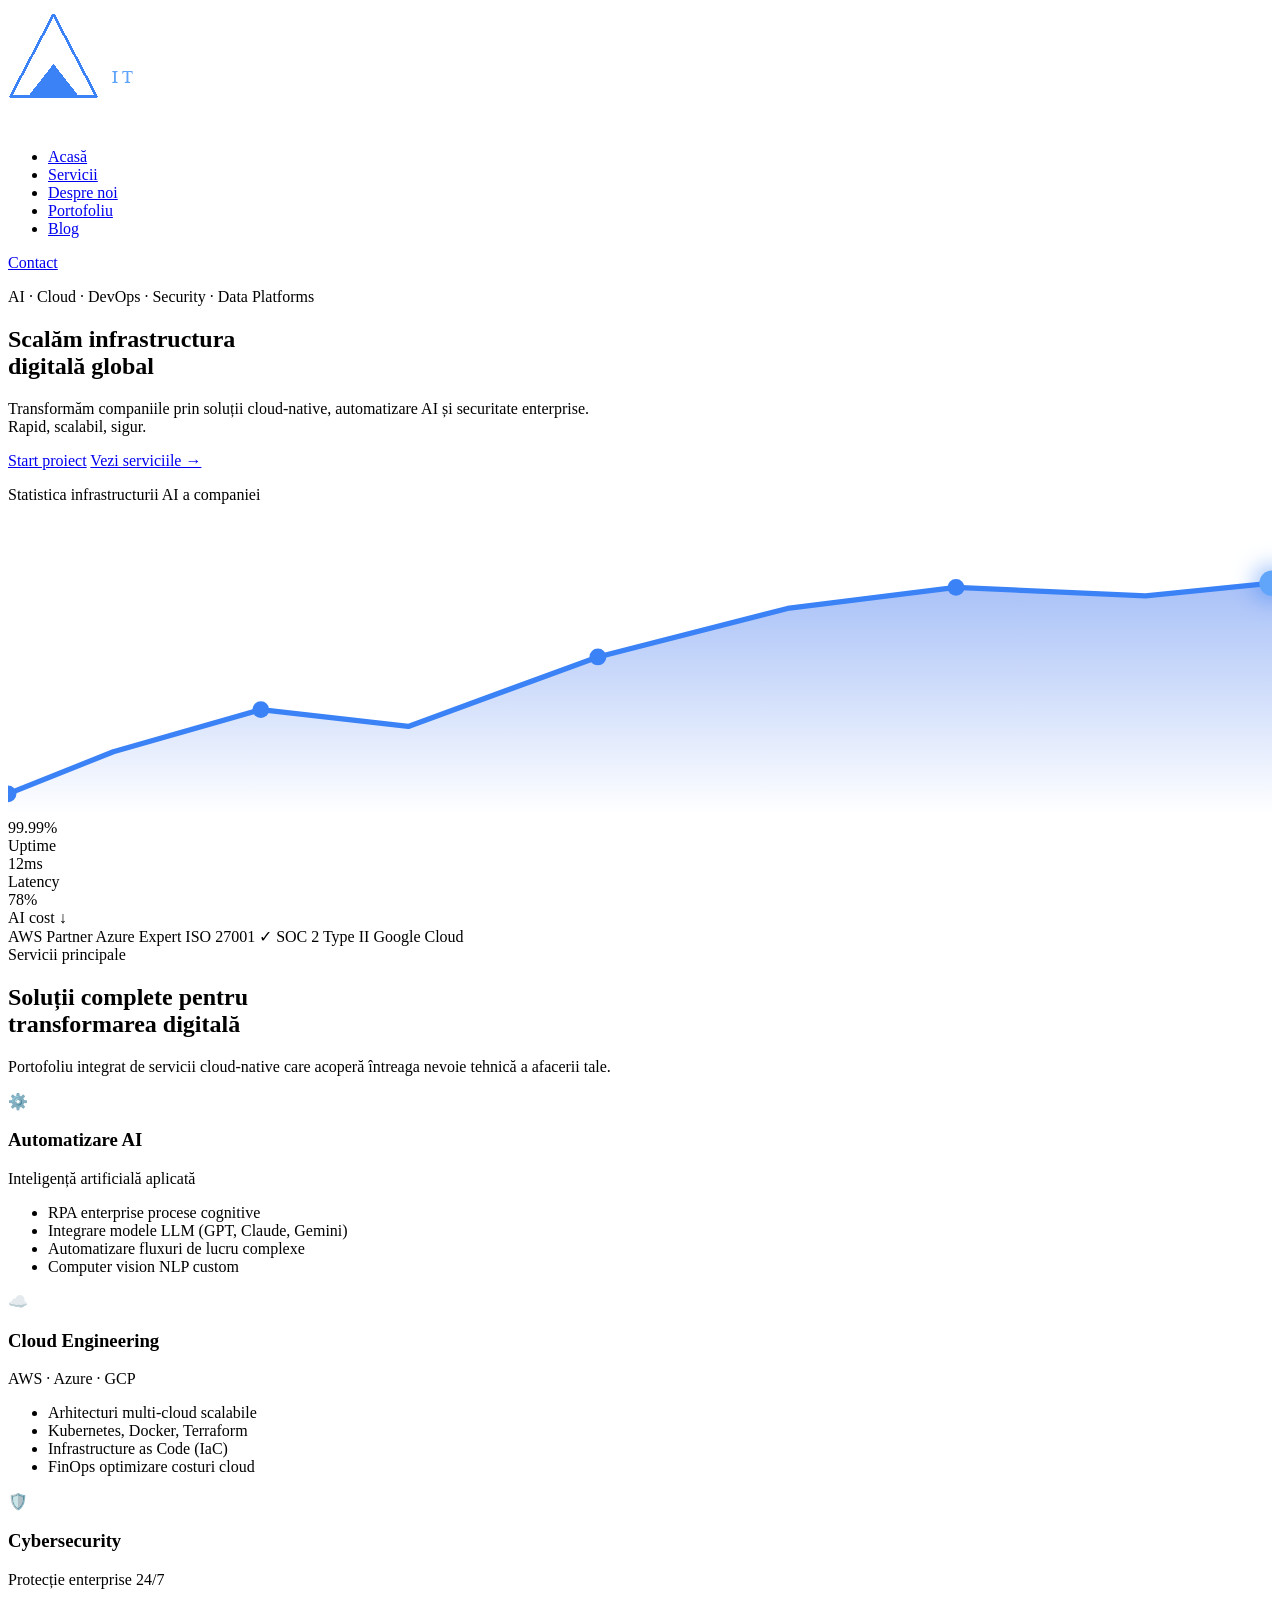
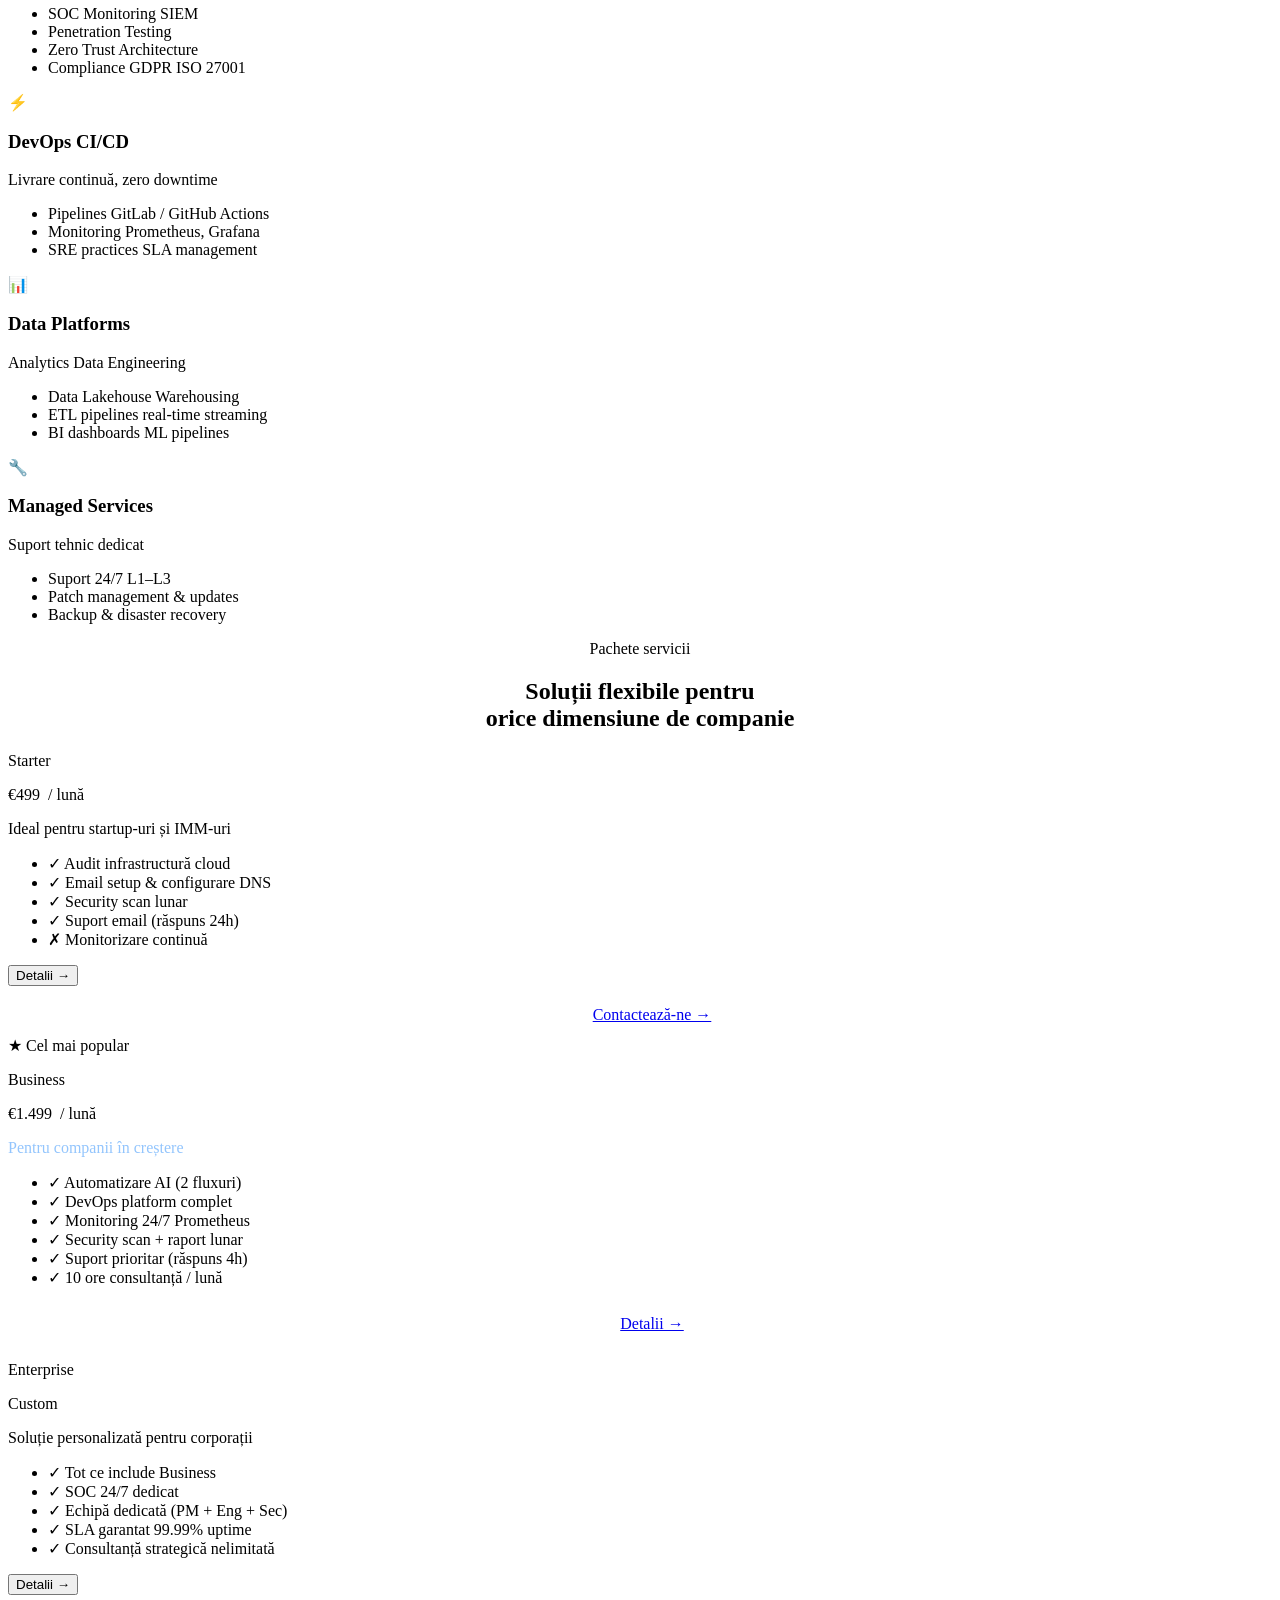
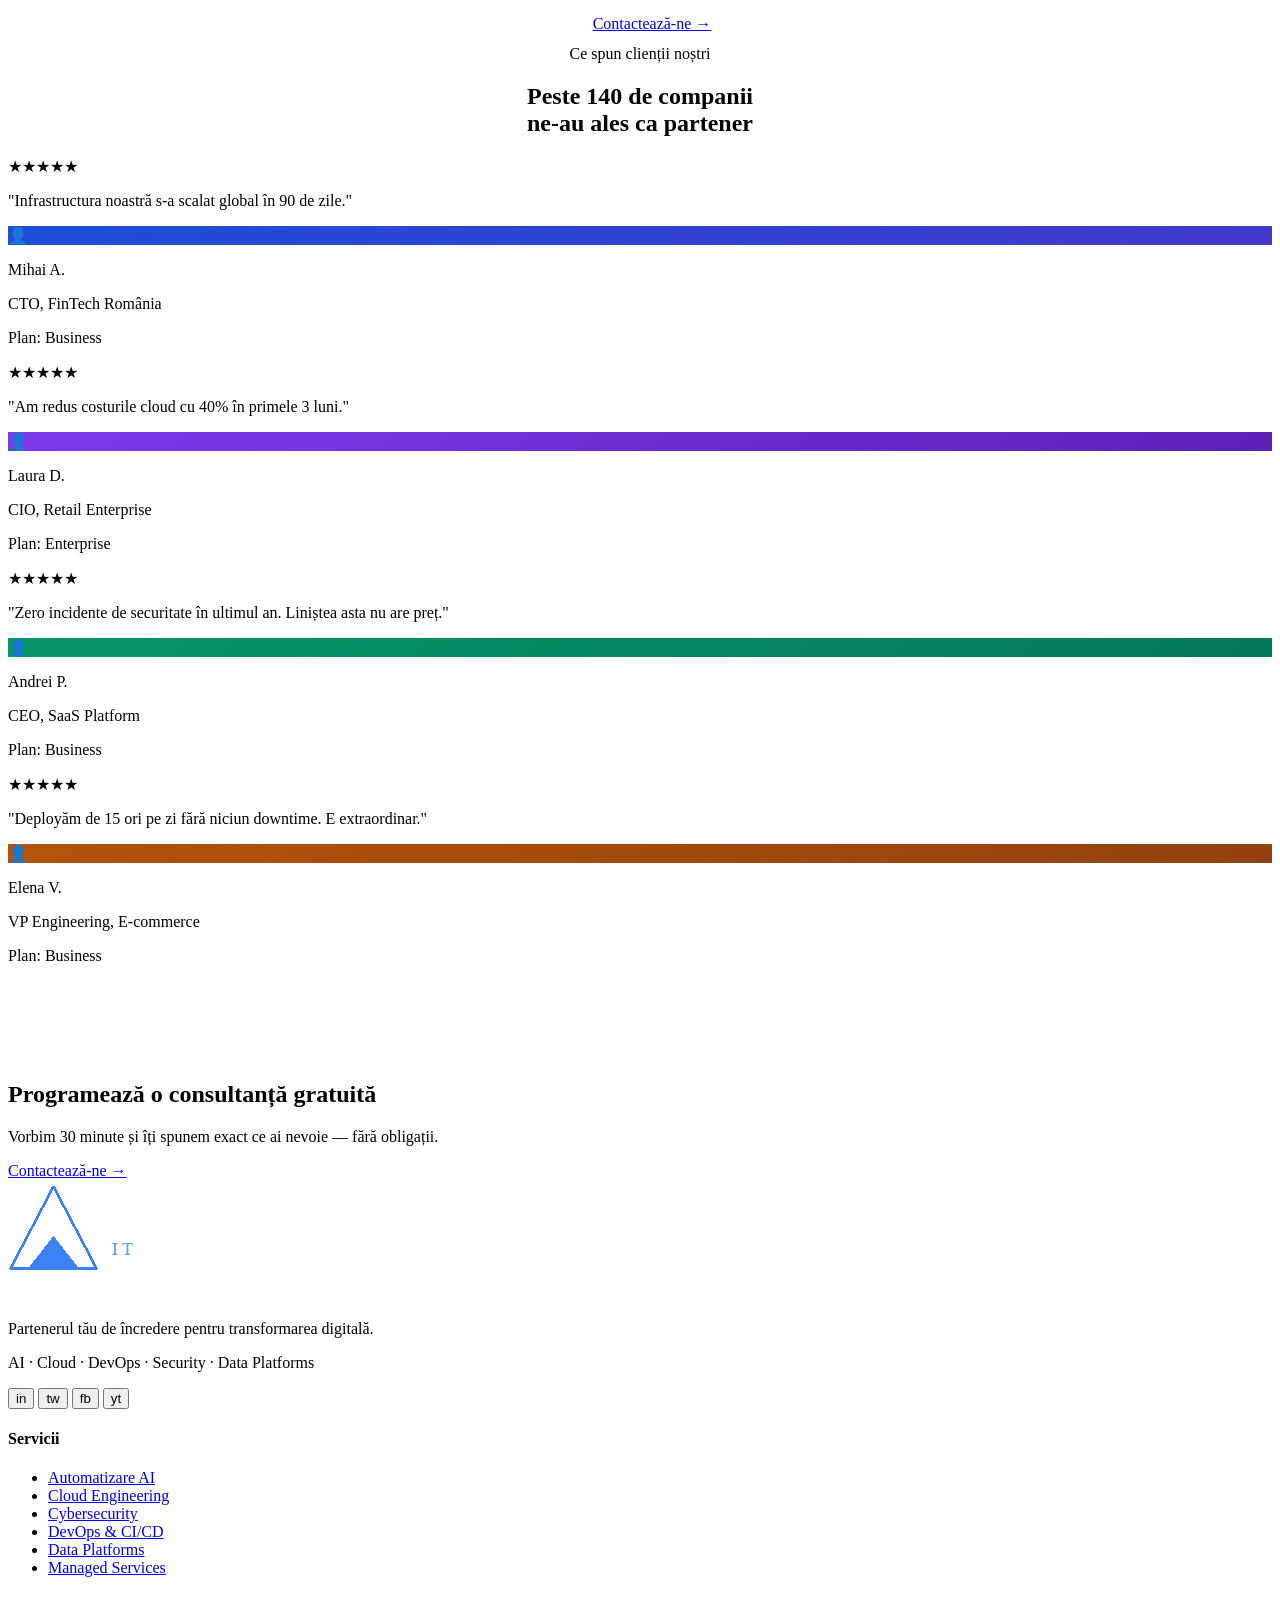
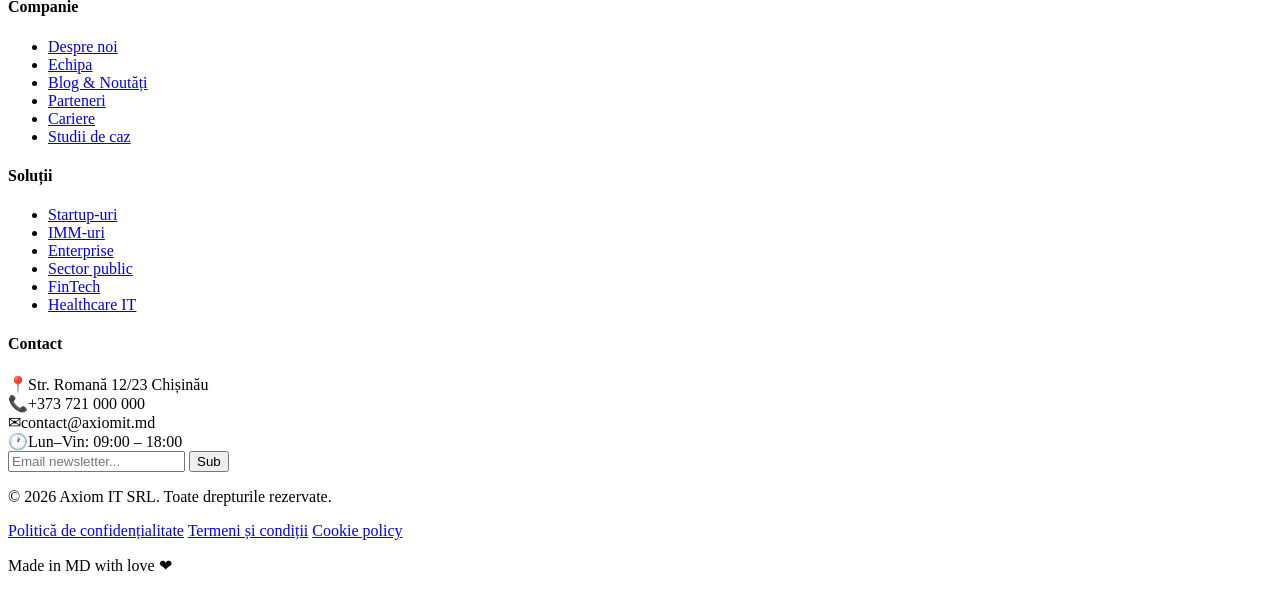
==== SITE PARTEA 1/index.html @ 184e1449 "Add files via upload" ====
<!DOCTYPE html>
<html lang="ro">
<head>
<meta charset="UTF-8"/>
<meta name="viewport" content="width=device-width, initial-scale=1.0"/>
<title>Axiom IT — Scalăm infrastructura digitală global</title>
<link rel="preconnect" href="https://fonts.googleapis.com"/>
<link href="https://fonts.googleapis.com/css2?family=EB+Garamond:ital,wght@0,400;0,600;0,700;0,800;1,400&family=DM+Sans:wght@300;400;500;600&display=swap" rel="stylesheet"/>
<link rel="stylesheet" href="/SITE PARTEA 1/css/axiom-it.css"/>
</head>
<body class="pagina">

<nav class="bara-navigare">
  <div class="container">
    <a href="/SITE PARTEA 1/index.html" class="logo-nav">
      <img src="/img/logo-axiom.png" alt="Axiom IT"/>
    </a>
    <ul class="linkuri-nav">
      <li><a href="/SITE PARTEA 1/index.html" class="activ">Acasă</a></li>
      <li><a href="/SITE PARTEA 1/services.html">Servicii</a></li>
      <li><a href="/SITE PARTEA 1/about.html">Despre noi</a></li>
      <li><a href="/SITE PARTEA 1/portofolio.html">Portofoliu</a></li>
      <li><a href="/SITE PARTEA 1/blog.html">Blog</a></li>
    </ul>
    <a href="#contact" class="buton buton-principal buton-contact-nav">Contact</a>
  </div>
</nav>

<section style="padding-top:0;padding-bottom:0">
  <div class="container">
    <div class="sectiunea-hero">

      <div class="hero-stanga">
        <p class="subtitlu-hero">AI · Cloud · DevOps · Security · Data Platforms</p>
        <h1>Scalăm infrastructura<br><span class="accent">digitală global</span></h1>
        <p class="descriere-hero">
          Transformăm companiile prin soluții cloud-native, automatizare AI și securitate enterprise.<br>
          Rapid, scalabil, sigur.
        </p>
        <div class="butoane-hero">
          <a href="#contact" class="buton buton-principal">Start proiect</a>
          <a href="services.html" class="buton buton-contur">Vezi serviciile →</a>
        </div>
      </div>

      <div class="hero-dreapta">
        <div class="card-statistici">
          <p class="eticheta-card-statistici">Statistica infrastructurii AI a companiei</p>
          <div class="zona-grafic">
            <svg viewBox="0 0 600 140" preserveAspectRatio="none">
              <defs>
                <linearGradient id="umpluturaGrafic" x1="0" y1="0" x2="0" y2="1">
                  <stop offset="0%" stop-color="#2563eb" stop-opacity="0.4"/>
                  <stop offset="100%" stop-color="#2563eb" stop-opacity="0"/>
                </linearGradient>
              </defs>
              <polygon points="0,130 50,110 120,90 190,98 280,65 370,42 450,32 540,36 600,30 600,140 0,140" fill="url(#umpluturaGrafic)"/>
              <polyline class="linie-grafic"
                points="0,130 50,110 120,90 190,98 280,65 370,42 450,32 540,36 600,30"
                fill="none" stroke="#3b82f6" stroke-width="2.5" stroke-linecap="round" stroke-linejoin="round"/>
              <circle cx="0"   cy="130" r="4" fill="#3b82f6"/>
              <circle cx="120" cy="90"  r="4" fill="#3b82f6"/>
              <circle cx="280" cy="65"  r="4" fill="#3b82f6"/>
              <circle cx="450" cy="32"  r="4" fill="#3b82f6"/>
              <circle cx="600" cy="30"  r="6" fill="#60a5fa" style="filter:drop-shadow(0 0 6px #3b82f6)"/>
            </svg>
          </div>
          <div class="rand-metrici">
            <div class="pastila-metrica">
              <div class="valoare">99.99%</div>
              <div class="eticheta-metrica">Uptime</div>
            </div>
            <div class="pastila-metrica">
              <div class="valoare">12ms</div>
              <div class="eticheta-metrica">Latency</div>
            </div>
            <div class="pastila-metrica">
              <div class="valoare verde">78%</div>
              <div class="eticheta-metrica">AI cost ↓</div>
            </div>
          </div>
        </div>
        <div class="rand-certificate">
          <span class="pastila-certificat">AWS Partner</span>
          <span class="pastila-certificat">Azure Expert</span>
          <span class="pastila-certificat">ISO 27001 ✓</span>
          <span class="pastila-certificat">SOC 2 Type II</span>
          <span class="pastila-certificat">Google Cloud</span>
        </div>
      </div>

    </div>
  </div>
</section>

<div class="separator"></div>

<section class="sectiunea-servicii">
  <div class="container">
    <div class="antet-sectiune apare">
      <span class="eticheta-sectiune eticheta-albastra">Servicii principale</span>
      <h2>Soluții complete pentru<br>transformarea digitală</h2>
      <p>Portofoliu integrat de servicii cloud-native care acoperă întreaga nevoie tehnică a afacerii tale.</p>
    </div>

    <div class="grila-servicii">
      <div class="card-serviciu cs-ai apare intarziere-1">
        <div class="pictograma-serviciu pictograma-ai">⚙️</div>
        <h3>Automatizare AI</h3>
        <p class="subtitlu-serviciu c-albastru">Inteligență artificială aplicată</p>
        <div class="separator-serviciu"></div>
        <ul class="caracteristici-serviciu">
          <li>RPA enterprise  procese cognitive</li>
          <li>Integrare modele LLM (GPT, Claude, Gemini)</li>
          <li>Automatizare fluxuri de lucru complexe</li>
          <li>Computer vision NLP custom</li>
        </ul>
      </div>
      <div class="card-serviciu cs-cloud apare intarziere-2">
        <div class="pictograma-serviciu pictograma-cloud">☁️</div>
        <h3>Cloud Engineering</h3>
        <p class="subtitlu-serviciu c-cyan">AWS · Azure · GCP</p>
        <div class="separator-serviciu"></div>
        <ul class="caracteristici-serviciu">
          <li>Arhitecturi multi-cloud scalabile</li>
          <li>Kubernetes, Docker, Terraform</li>
          <li>Infrastructure as Code (IaC)</li>
          <li>FinOps optimizare costuri cloud</li>
        </ul>
      </div>
      <div class="card-serviciu cs-sec apare intarziere-3">
        <div class="pictograma-serviciu pictograma-sec">🛡️</div>
        <h3>Cybersecurity</h3>
        <p class="subtitlu-serviciu c-mov">Protecție enterprise 24/7</p>
        <div class="separator-serviciu"></div>
        <ul class="caracteristici-serviciu">
          <li>SOC Monitoring SIEM</li>
          <li>Penetration Testing</li>
          <li>Zero Trust Architecture</li>
          <li>Compliance GDPR ISO 27001</li>
        </ul>
      </div>
      <div class="card-serviciu cs-devops apare intarziere-1">
        <div class="pictograma-serviciu pictograma-devops">⚡</div>
        <h3>DevOps CI/CD</h3>
        <p class="subtitlu-serviciu c-verde">Livrare continuă, zero downtime</p>
        <div class="separator-serviciu"></div>
        <ul class="caracteristici-serviciu">
          <li>Pipelines GitLab / GitHub Actions</li>
          <li>Monitoring Prometheus, Grafana</li>
          <li>SRE practices SLA management</li>
        </ul>
      </div>
      <div class="card-serviciu cs-date apare intarziere-2">
        <div class="pictograma-serviciu pictograma-date">📊</div>
        <h3>Data Platforms</h3>
        <p class="subtitlu-serviciu c-chihlimbar">Analytics Data Engineering</p>
        <div class="separator-serviciu"></div>
        <ul class="caracteristici-serviciu">
          <li>Data Lakehouse Warehousing</li>
          <li>ETL pipelines real-time streaming</li>
          <li>BI dashboards ML pipelines</li>
        </ul>
      </div>
      <div class="card-serviciu cs-gestionat apare intarziere-3">
        <div class="pictograma-serviciu pictograma-gestionat">🔧</div>
        <h3>Managed Services</h3>
        <p class="subtitlu-serviciu c-roz">Suport tehnic dedicat</p>
        <div class="separator-serviciu"></div>
        <ul class="caracteristici-serviciu">
          <li>Suport 24/7 L1–L3</li>
          <li>Patch management & updates</li>
          <li>Backup & disaster recovery</li>
        </ul>
      </div>
    </div>
  </div>
</section>

<div class="separator"></div>

<section class="sectiunea-preturi">
  <div class="container">
    <div class="antet-sectiune apare" style="text-align:center;max-width:640px;margin:0 auto 0">
      <span class="eticheta-sectiune eticheta-albastra">Pachete servicii</span>
      <h2>Soluții flexibile pentru<br>orice dimensiune de companie</h2>
    </div>
    <div class="grila-preturi">

      <div class="card-pret apare intarziere-1">
        <p class="nivel-pret">Starter</p>
        <div style="display:flex;align-items:baseline;gap:8px;margin-bottom:6px">
          <span class="suma-pret">€499</span>
          <span class="perioada-pret">/ lună</span>
        </div>
        <p class="descriere-pret">Ideal pentru startup-uri și IMM-uri</p>
        <div class="separator-pret"></div>
        <ul class="caracteristici-pret">
          <li><span class="bifa">✓</span> Audit infrastructură cloud</li>
          <li><span class="bifa">✓</span> Email setup & configurare DNS</li>
          <li><span class="bifa">✓</span> Security scan lunar</li>
          <li><span class="bifa">✓</span> Suport email (răspuns 24h)</li>
          <li><span class="x">✗</span> <span style="color:var(--gri-mai-inchis)">Monitorizare continuă</span></li>
        </ul>
        <button class="buton-pret-contur">Detalii →</button>
        <a href="/plata.html" class="buton buton-alb" style="width:100%;justify-content:center;padding:12px;display:flex;margin-top:8px">Contactează-ne →</a>
      </div>

      <div class="card-pret recomandat apare intarziere-2">
        <div class="insigna-popular">★ Cel mai popular</div>
        <p class="nivel-pret">Business</p>
        <div style="display:flex;align-items:baseline;gap:8px;margin-bottom:6px">
          <span class="suma-pret">€1.499</span>
          <span class="perioada-pret">/ lună</span>
        </div>
        <p class="descriere-pret" style="color:#93c5fd">Pentru companii în creștere</p>
        <div class="separator-pret"></div>
        <ul class="caracteristici-pret">
          <li><span class="bifa">✓</span> Automatizare AI (2 fluxuri)</li>
          <li><span class="bifa">✓</span> DevOps platform complet</li>
          <li><span class="bifa">✓</span> Monitoring 24/7 Prometheus</li>
          <li><span class="bifa">✓</span> Security scan + raport lunar</li>
          <li><span class="bifa">✓</span> Suport prioritar (răspuns 4h)</li>
          <li><span class="bifa">✓</span> 10 ore consultanță / lună</li>
        </ul>
        <a href="/plata.html" class="buton buton-alb" style="width:100%;justify-content:center;padding:12px;display:flex">Detalii →</a>
      </div>

      <div class="card-pret apare intarziere-3">
        <p class="nivel-pret">Enterprise</p>
        <div style="margin-bottom:6px">
          <span class="suma-pret">Custom</span>
        </div>
        <p class="descriere-pret">Soluție personalizată pentru corporații</p>
        <div class="separator-pret"></div>
        <ul class="caracteristici-pret">
          <li><span class="bifa">✓</span> Tot ce include Business</li>
          <li><span class="bifa">✓</span> SOC 24/7 dedicat</li>
          <li><span class="bifa">✓</span> Echipă dedicată (PM + Eng + Sec)</li>
          <li><span class="bifa">✓</span> SLA garantat 99.99% uptime</li>
          <li><span class="bifa">✓</span> Consultanță strategică nelimitată</li>
        </ul>
        <button class="buton-pret-enterprise">Detalii →</button>
        <a href="/SITE PARTEA 1/plata.html" class="buton buton-alb" style="width:100%;justify-content:center;padding:12px;display:flex;margin-top:8px">Contactează-ne →</a>
      </div>

    </div>
  </div>
</section>

<div class="separator"></div>

<section class="sectiunea-testimoniale">
  <div class="container">
    <div class="antet-sectiune apare" style="text-align:center;max-width:640px;margin:0 auto 0">
      <span class="eticheta-sectiune eticheta-albastra">Ce spun clienții noștri</span>
      <h2>Peste 140 de companii<br>ne-au ales ca partener</h2>
    </div>
    <div class="grila-testimoniale">
      <div class="card-testimonial apare intarziere-1">
        <span class="stele">★★★★★</span>
        <p class="citat-testimonial">"Infrastructura noastră s-a scalat global în 90 de zile."</p>
        <div class="autor-testimonial">
          <div class="avatar-autor" style="background:linear-gradient(135deg,#1d4ed8,#4338ca)">👤</div>
          <div class="info-autor">
            <p class="nume-autor">Mihai A.</p>
            <p class="rol-autor">CTO, FinTech România</p>
            <p class="plan-autor">Plan: Business</p>
          </div>
        </div>
      </div>
      <div class="card-testimonial apare intarziere-2">
        <span class="stele">★★★★★</span>
        <p class="citat-testimonial">"Am redus costurile cloud cu 40% în primele 3 luni."</p>
        <div class="autor-testimonial">
          <div class="avatar-autor" style="background:linear-gradient(135deg,#7c3aed,#5b21b6)">👤</div>
          <div class="info-autor">
            <p class="nume-autor">Laura D.</p>
            <p class="rol-autor">CIO, Retail Enterprise</p>
            <p class="plan-autor">Plan: Enterprise</p>
          </div>
        </div>
      </div>
      <div class="card-testimonial apare intarziere-3">
        <span class="stele">★★★★★</span>
        <p class="citat-testimonial">"Zero incidente de securitate în ultimul an. Liniștea asta nu are preț."</p>
        <div class="autor-testimonial">
          <div class="avatar-autor" style="background:linear-gradient(135deg,#059669,#047857)">👤</div>
          <div class="info-autor">
            <p class="nume-autor">Andrei P.</p>
            <p class="rol-autor">CEO, SaaS Platform</p>
            <p class="plan-autor">Plan: Business</p>
          </div>
        </div>
      </div>
      <div class="card-testimonial apare intarziere-4">
        <span class="stele">★★★★★</span>
        <p class="citat-testimonial">"Deployăm de 15 ori pe zi fără niciun downtime. E extraordinar."</p>
        <div class="autor-testimonial">
          <div class="avatar-autor" style="background:linear-gradient(135deg,#b45309,#92400e)">👤</div>
          <div class="info-autor">
            <p class="nume-autor">Elena V.</p>
            <p class="rol-autor">VP Engineering, E-commerce</p>
            <p class="plan-autor">Plan: Business</p>
          </div>
        </div>
      </div>
    </div>
  </div>
</section>

<div class="separator"></div>

<section style="padding:80px 0 0">
  <div class="container">
    <div class="banner-cta apare">
      <h2>Programează o consultanță gratuită</h2>
      <p>Vorbim 30 minute și îți spunem exact ce ai nevoie — fără obligații.</p>
      <div class="butoane-banner-cta">
        <a href="#contact" class="buton buton-alb">Contactează-ne →</a>
        <a href="services.html" class="buton" style="background:rgba(255,255,255,.12);color:#fff;border:1.5px solid rgba(255,255,255,.3)">Vezi serviciile</a>
      </div>
    </div>
  </div>
</section>

<footer class="subsol" id="contact">
  <div class="container">
    <div class="subsol-principal">

      <div class="subsol-brand">
        <a href="index.html" class="logo-subsol">
          <img src="/img/logo-axiom.png" alt="Axiom IT"/>
        </a>
        <p class="descriere-brand">Partenerul tău de încredere pentru transformarea digitală.</p>
        <p class="tagline-brand">AI · Cloud · DevOps · Security · Data Platforms</p>
        <div class="retele-sociale">
          <button class="buton-social">in</button>
          <button class="buton-social">tw</button>
          <button class="buton-social">fb</button>
          <button class="buton-social">yt</button>
        </div>
      </div>

      <div class="coloana-subsol">
        <h4>Servicii</h4>
        <ul>
          <li><a href="services.html">Automatizare AI</a></li>
          <li><a href="services.html">Cloud Engineering</a></li>
          <li><a href="services.html">Cybersecurity</a></li>
          <li><a href="services.html">DevOps & CI/CD</a></li>
          <li><a href="services.html">Data Platforms</a></li>
          <li><a href="services.html">Managed Services</a></li>
        </ul>
      </div>

      <div class="coloana-subsol">
        <h4>Companie</h4>
        <ul>
          <li><a href="about.html">Despre noi</a></li>
          <li><a href="about.html">Echipa</a></li>
          <li><a href="blog.html">Blog & Noutăți</a></li>
          <li><a href="/alte fisiere/AxiomIT_Parteneri.docx" download>Parteneri</a></li>
          <li><a href="/alte fisiere/AxiomIT_Cariere.docx" download>Cariere</a></li>
          <li><a href="/alte fisiere/AxiomIT_Studii_de_Caz.xlsx" download>Studii de caz</a></li>
        </ul>
      </div>

      <div class="coloana-subsol">
        <h4>Soluții</h4>
        <ul>
          <li><a href="/alte fisiere/AXIOM IT - Soluții Tehnologice Complete.pptx" download>Startup-uri</a></li>
          <li><a href="/alte fisiere/AXIOM IT - Soluții Tehnologice Complete.pptx" download>IMM-uri</a></li>
          <li><a href="/alte fisiere/AXIOM IT - Soluții Tehnologice Complete.pptx" download>Enterprise</a></li>
          <li><a href="/alte fisiere/AXIOM IT - Soluții Tehnologice Complete.pptx" download>Sector public</a></li>
          <li><a href="/alte fisiere/AXIOM IT - Soluții Tehnologice Complete.pptx" download>FinTech</a></li>
          <li><a href="/alte fisiere/AXIOM IT - Soluții Tehnologice Complete.pptx" download>Healthcare IT</a></li>
        </ul>
      </div>

      <div class="coloana-contact">
        <h4>Contact</h4>
          <div class="linie-contact"><span class="icon-contact">📍</span>Str. Romană 12/23 Chișinău</div>
          <div class="linie-contact"><span class="icon-contact">📞</span>+373 721 000 000</div>
          <div class="linie-contact"><span class="icon-contact">✉</span>contact@axiomit.md</div>
          <div class="linie-contact"><span class="icon-contact">🕐</span>Lun–Vin: 09:00 – 18:00</div>
        <div class="newsletter-subsol">
          <input type="email" placeholder="Email newsletter..."/>
          <button>Sub</button>
        </div>
      </div>

    </div>

    <div class="bara-subsol-jos">
      <p>© 2026 Axiom IT SRL. Toate drepturile rezervate.</p>
      <div class="linkuri-subsol-jos">
        <a href="#">Politică de confidențialitate</a> <a href="/alte fisiere/politica-confidentialitate.pdf" download></a>
        <a href="#">Termeni și condiții</a>
        <a href="#">Cookie policy</a>
      </div>
      <p class="text-dreapta-subsol">Made in MD with love ❤</p>
    </div>
  </div>
</footer>

</body>
</html>
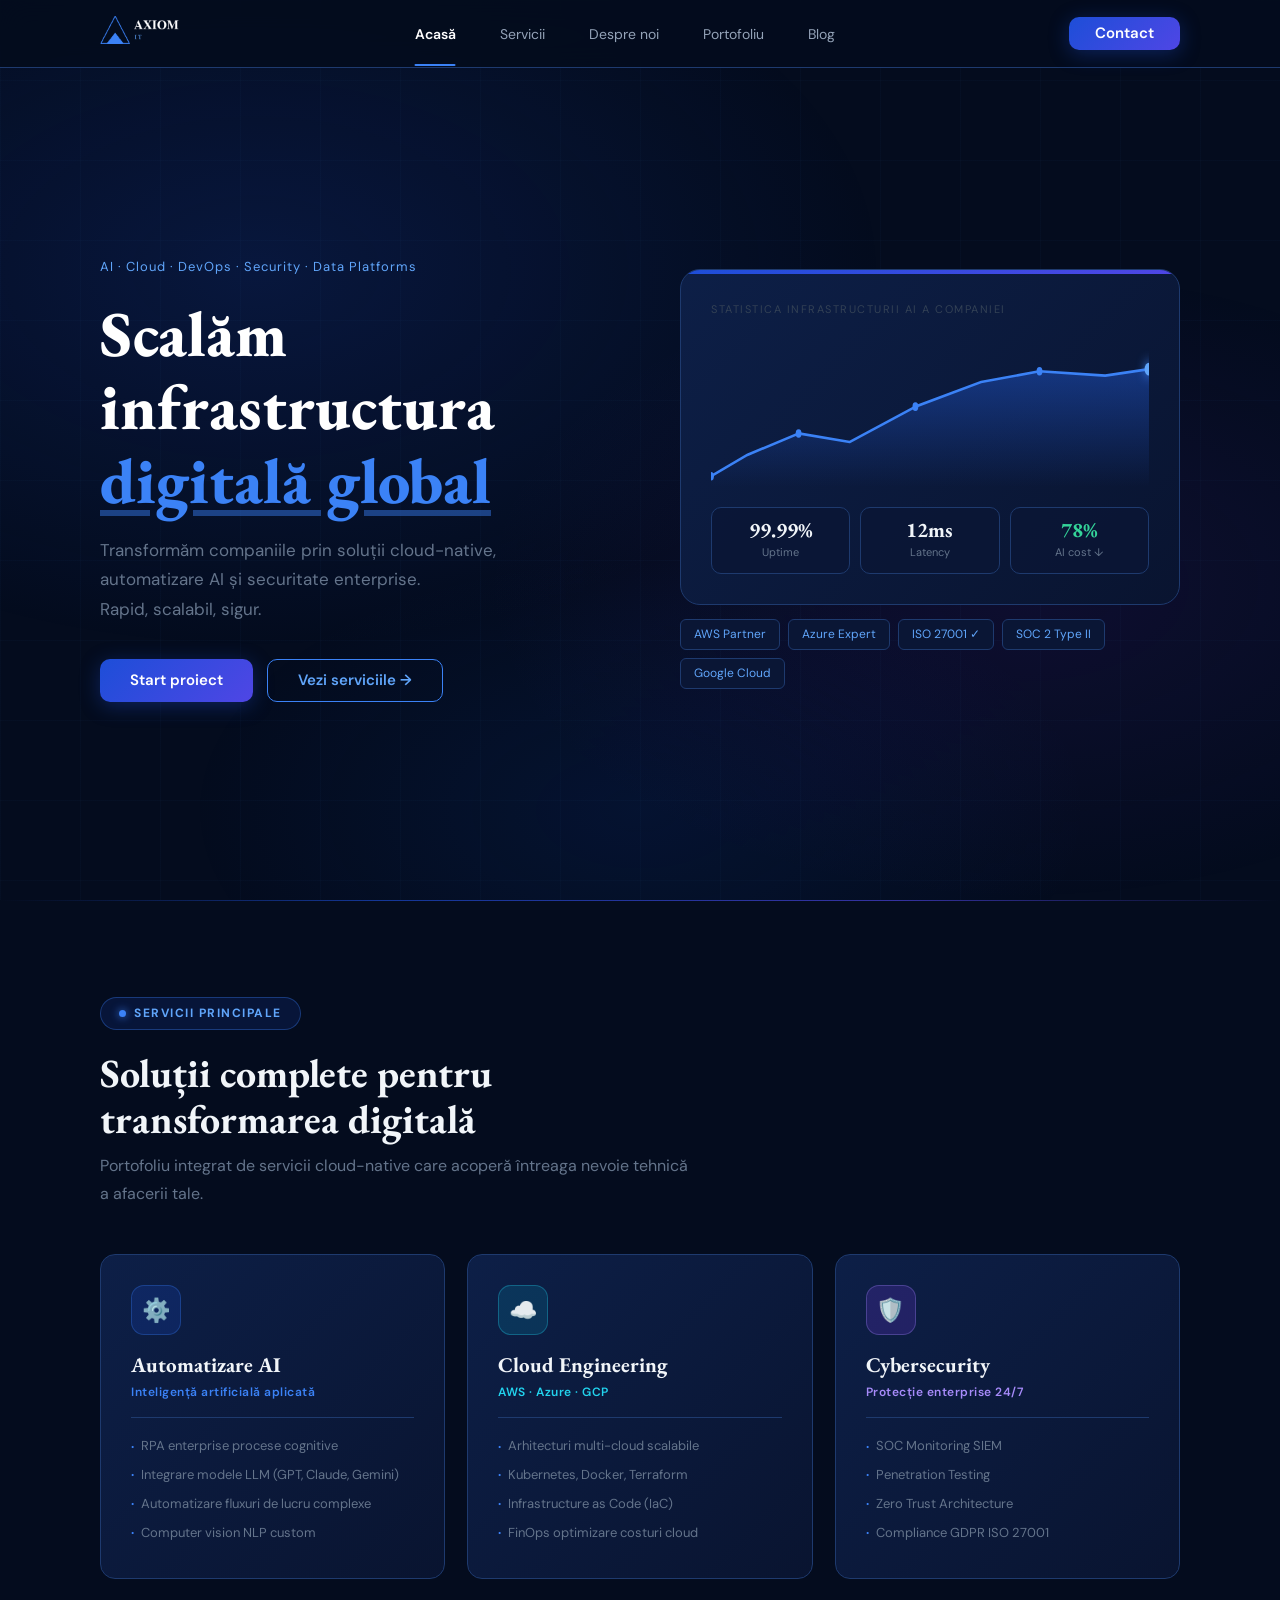
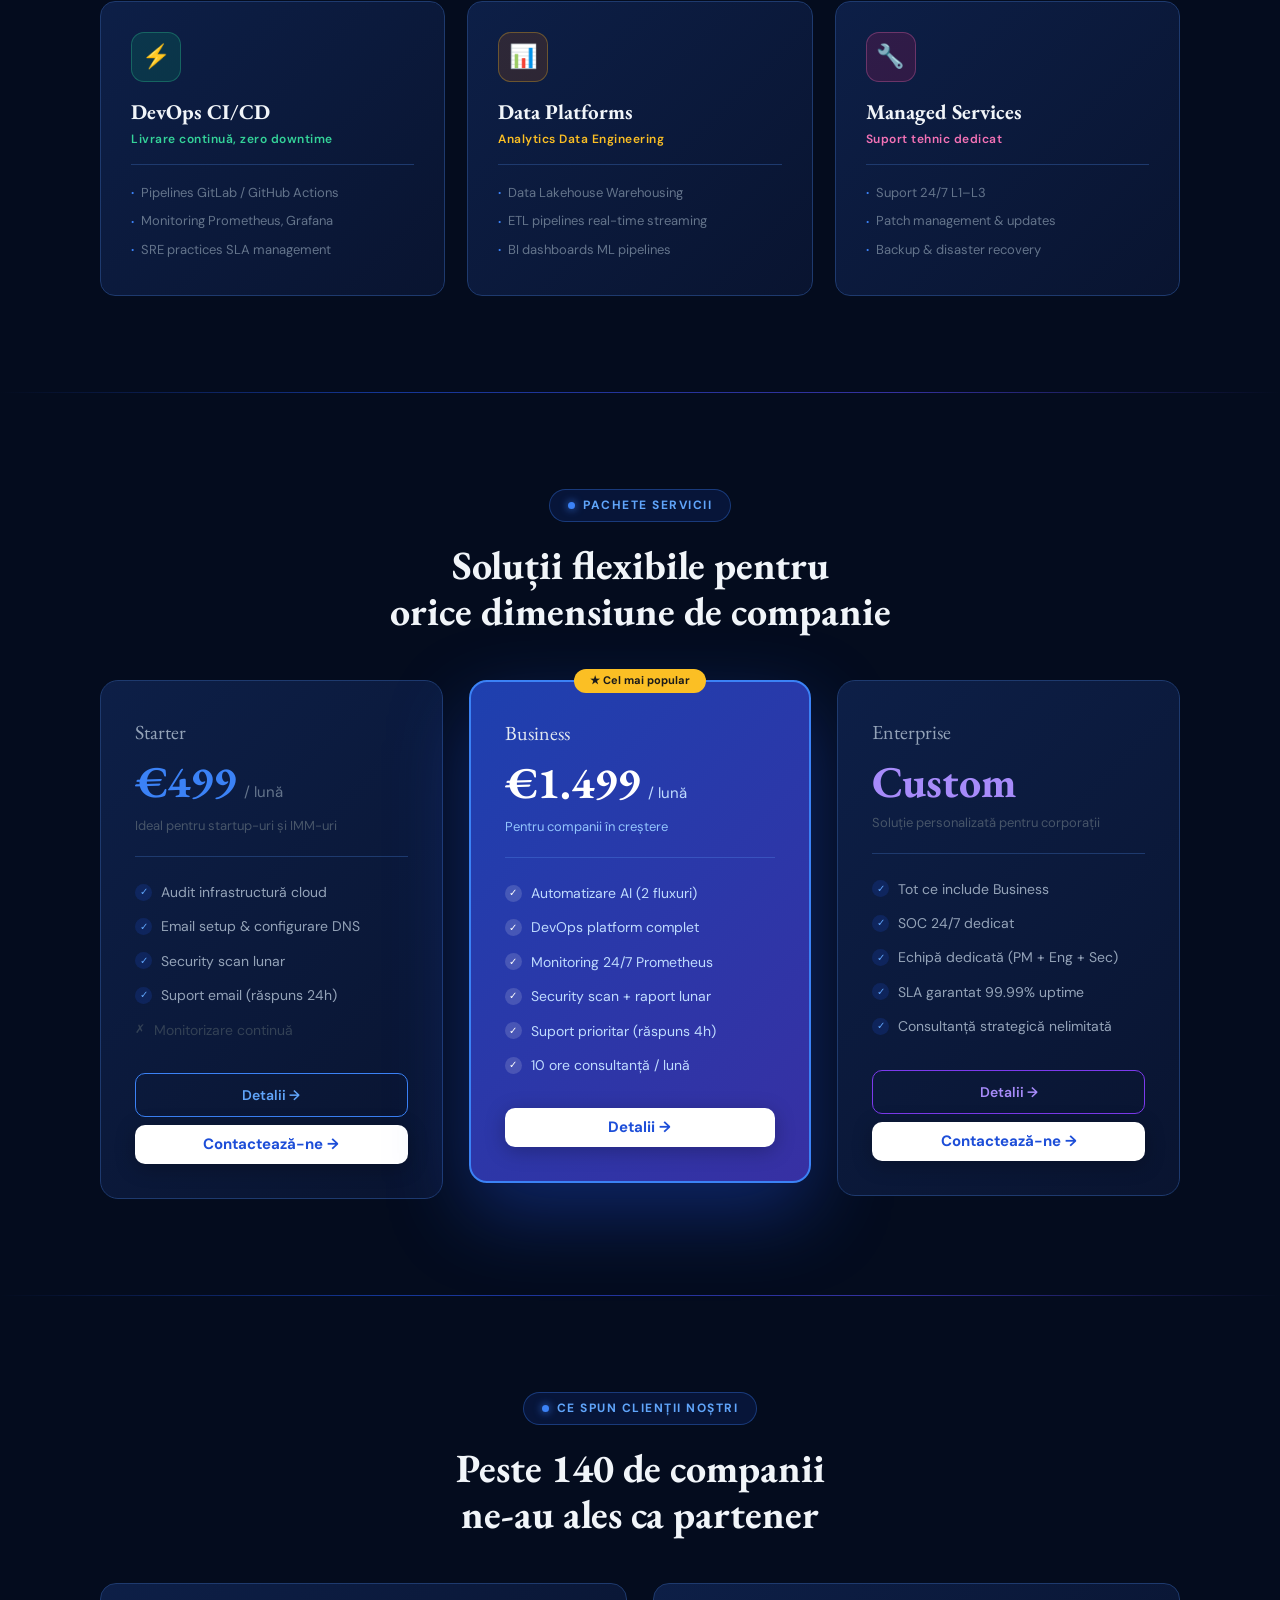
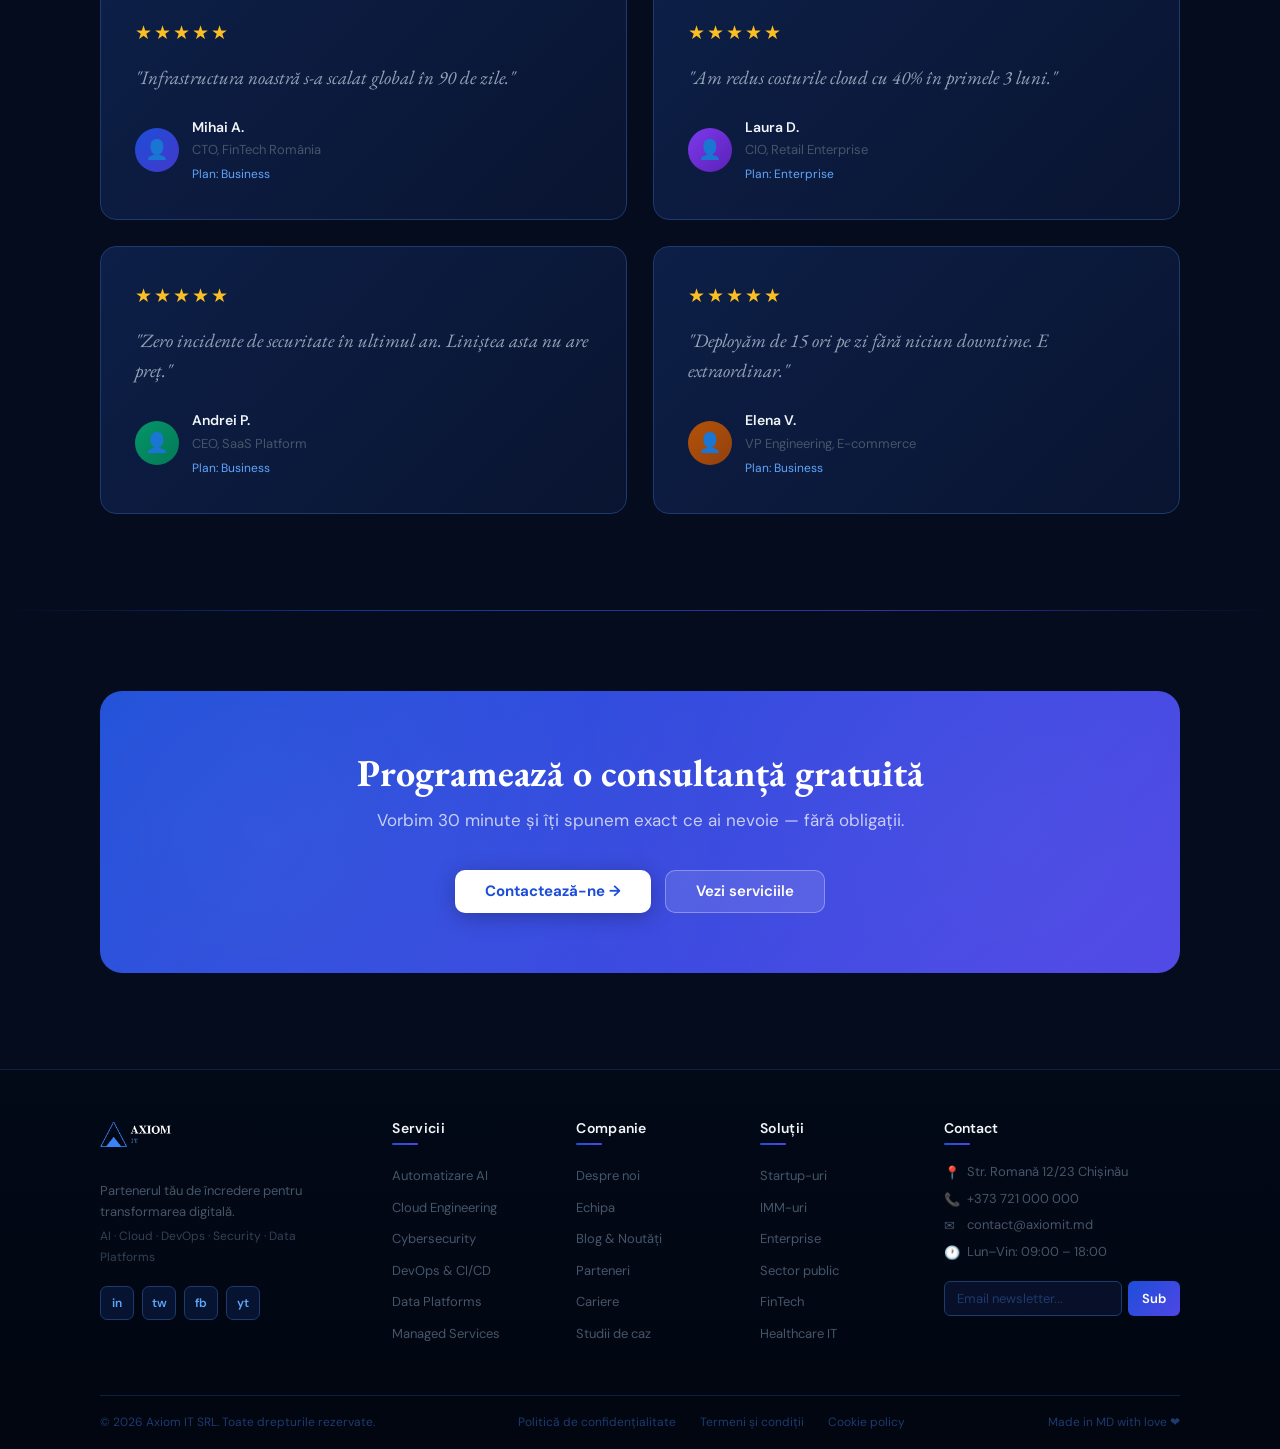
==== commit 394f23a1: "Add files via upload" ====
--- a/SITE PARTEA 1/index.html
+++ b/SITE PARTEA 1/index.html
@@ -203,7 +203,7 @@
           <li><span class="x">✗</span> <span style="color:var(--gri-mai-inchis)">Monitorizare continuă</span></li>
         </ul>
         <button class="buton-pret-contur">Detalii →</button>
-        <a href="/plata.html" class="buton buton-alb" style="width:100%;justify-content:center;padding:12px;display:flex;margin-top:8px">Contactează-ne →</a>
+        <a href="/SITE PARTEA 1/plata.html" class="buton buton-alb" style="width:100%;justify-content:center;padding:12px;display:flex;margin-top:8px">Contactează-ne →</a>
       </div>
 
       <div class="card-pret recomandat apare intarziere-2">
@@ -223,7 +223,7 @@
           <li><span class="bifa">✓</span> Suport prioritar (răspuns 4h)</li>
           <li><span class="bifa">✓</span> 10 ore consultanță / lună</li>
         </ul>
-        <a href="/plata.html" class="buton buton-alb" style="width:100%;justify-content:center;padding:12px;display:flex">Detalii →</a>
+        <a href="/SITE PARTEA 1/plata.html" class="buton buton-alb" style="width:100%;justify-content:center;padding:12px;display:flex">Detalii →</a>
       </div>
 
       <div class="card-pret apare intarziere-3">
@@ -395,9 +395,9 @@
     <div class="bara-subsol-jos">
       <p>© 2026 Axiom IT SRL. Toate drepturile rezervate.</p>
       <div class="linkuri-subsol-jos">
-        <a href="#">Politică de confidențialitate</a> <a href="/alte fisiere/politica-confidentialitate.pdf" download></a>
-        <a href="#">Termeni și condiții</a>
-        <a href="#">Cookie policy</a>
+        <a href="/alte fisiere/politica-confidentialitate.pdf" download>Politică de confidențialitate</a>
+        <a href="/alte fisiere/termeni-conditii.pdf" download>Termeni și condiții</a>
+        <a href="/alte fisiere/cookie-policy.pdf" download>Cookie policy</a>
       </div>
       <p class="text-dreapta-subsol">Made in MD with love ❤</p>
     </div>
--- a/SITE PARTEA 1/css/axiom-it.css
+++ b/SITE PARTEA 1/css/axiom-it.css
@@ -0,0 +1,808 @@
+:root {
+  --fundal:             #040c1e;
+  --fundal-card:        #0d1f47;
+  --fundal-card-2:      #091430;
+  --fundal-inchis:      #020917;
+  --bordura:            #1e3a6e;
+  --bordura-subtila:    #0d1f45;
+  --albastru:           #1d4ed8;
+  --albastru-md:        #2563eb;
+  --albastru-deschis:   #3b82f6;
+  --albastru-pal:       #60a5fa;
+  --mov:                #4f46e5;
+  --mov-md:             #7c3aed;
+  --violet:             #a78bfa;
+  --cyan:               #0891b2;
+  --cyan-deschis:       #22d3ee;
+  --verde:              #059669;
+  --verde-deschis:      #34d399;
+  --chihlimbar:         #b45309;
+  --chihlimbar-deschis: #fbbf24;
+  --roz:                #be185d;
+  --roz-deschis:        #f472b6;
+  --gri-deschis:        #94a3b8;
+  --gri:                #64748b;
+  --gri-inchis:         #475569;
+  --gri-mai-inchis:     #334155;
+  --alb:                #f1f5f9;
+  --gradient-albastru:  linear-gradient(135deg,#1d4ed8 0%,#4f46e5 100%);
+  --gradient-card:      linear-gradient(135deg,#0d1f47 0%,#091430 100%);
+}
+
+*,*::before,*::after{margin:0;padding:0;box-sizing:border-box}
+html{scroll-behavior:smooth}
+body,.pagina{
+  background:var(--fundal);
+  color:var(--alb);
+  font-family:'DM Sans',sans-serif;
+  font-size:16px;
+  line-height:1.6;
+  overflow-x:hidden;
+}
+body::before,.pagina::before{
+  content:'';position:fixed;inset:0;
+  background:
+    radial-gradient(ellipse 70% 60% at 20% 30%,rgba(29,78,216,.17) 0%,transparent 70%),
+    radial-gradient(ellipse 60% 50% at 80% 65%,rgba(91,33,182,.12) 0%,transparent 70%),
+    radial-gradient(ellipse 50% 40% at 50% 90%,rgba(14,77,204,.11) 0%,transparent 70%);
+  pointer-events:none;z-index:0;
+}
+body::after,.pagina::after{
+  content:'';position:fixed;inset:0;
+  background-image:
+    linear-gradient(rgba(96,165,250,.028) 1px,transparent 1px),
+    linear-gradient(90deg,rgba(96,165,250,.028) 1px,transparent 1px);
+  background-size:80px 80px;
+  pointer-events:none;z-index:0;
+}
+
+h1,h2,h3,h4{font-family:'EB Garamond',Georgia,serif;line-height:1.15}
+h1{font-size:clamp(40px,5vw,70px);font-weight:800}
+h2{font-size:clamp(26px,3.5vw,40px);font-weight:700}
+h3{font-size:clamp(17px,2vw,21px);font-weight:700}
+h4{font-size:15px;font-weight:600}
+p{font-size:16px;color:var(--gri);line-height:1.75}
+a{text-decoration:none;color:inherit}
+
+.container{max-width:1720px;margin:0 auto;padding:0 100px;position:relative;z-index:1}
+
+.separator{
+  height:1px;
+  background:linear-gradient(to right,transparent,rgba(29,78,216,.65) 30%,rgba(79,70,229,.65) 70%,transparent);
+}
+
+.eticheta-sectiune{
+  display:inline-flex;align-items:center;gap:8px;
+  padding:6px 18px;border-radius:20px;
+  font-size:12px;font-weight:700;letter-spacing:1.5px;text-transform:uppercase;
+  margin-bottom:20px;
+}
+.eticheta-albastra{
+  background:rgba(29,78,216,.15);
+  border:1px solid rgba(59,130,246,.35);
+  color:var(--albastru-pal);
+}
+.eticheta-albastra::before{
+  content:'';width:7px;height:7px;border-radius:50%;
+  background:var(--albastru-deschis);box-shadow:0 0 8px var(--albastru-deschis);
+}
+
+.buton{
+  display:inline-flex;align-items:center;gap:8px;
+  padding:13px 30px;border-radius:10px;border:none;cursor:pointer;
+  font-family:'DM Sans',sans-serif;font-size:15px;font-weight:600;
+  transition:all .22s cubic-bezier(.4,0,.2,1);
+  position:relative;overflow:hidden;text-decoration:none;line-height:1;
+}
+.buton::after{
+  content:'';position:absolute;inset:0;
+  background:linear-gradient(135deg,transparent,rgba(255,255,255,.08));
+  opacity:0;transition:opacity .22s;
+}
+.buton:hover::after{opacity:1}
+
+.buton-principal{background:var(--gradient-albastru);color:#fff;box-shadow:0 4px 20px rgba(29,78,216,.35)}
+.buton-principal:hover{transform:translateY(-2px);box-shadow:0 8px 32px rgba(29,78,216,.55),0 0 0 1px rgba(96,165,250,.25)}
+.buton-principal:active{transform:scale(.98)}
+
+.buton-contur{background:transparent;color:var(--albastru-pal);border:1.5px solid var(--albastru-deschis)}
+.buton-contur:hover{background:rgba(29,78,216,.12);color:#fff;border-color:var(--albastru-pal);transform:translateY(-2px);box-shadow:0 0 20px rgba(59,130,246,.2)}
+.buton-contur:active{transform:scale(.97)}
+
+.buton-alb{background:#fff;color:var(--albastru);font-weight:700;box-shadow:0 4px 20px rgba(0,0,0,.25)}
+.buton-alb:hover{background:#dbeafe;transform:translateY(-3px);box-shadow:0 12px 36px rgba(0,0,0,.35)}
+
+.card{
+  background:var(--gradient-card);border:1px solid var(--bordura);border-radius:16px;padding:30px;
+  position:relative;overflow:hidden;
+  transition:transform .25s ease,box-shadow .25s ease,border-color .25s;
+}
+.card:hover{transform:translateY(-4px);box-shadow:0 20px 60px rgba(0,0,0,.4)}
+.card::before{
+  content:'';position:absolute;top:0;left:0;right:0;height:3px;
+  background:var(--gradient-albastru);opacity:0;transition:opacity .25s;
+}
+.card:hover::before{opacity:1}
+
+.bara-navigare{
+  position:fixed;top:0;left:0;right:0;height:68px;
+  background:rgba(4,12,30,.93);
+  backdrop-filter:blur(14px);-webkit-backdrop-filter:blur(14px);
+  border-bottom:1px solid var(--bordura);z-index:1000;
+  display:flex;align-items:center;
+}
+.bara-navigare .container{display:flex;align-items:center;justify-content:space-between;width:100%}
+.logo-nav{display:flex;align-items:center;text-decoration:none}
+.logo-nav img{height:40px;width:auto}
+.linkuri-nav{display:flex;align-items:center;gap:44px;list-style:none}
+.linkuri-nav a{font-size:14px;color:var(--gri-deschis);transition:color .2s;position:relative}
+.linkuri-nav a:hover{color:#fff}
+.linkuri-nav a.activ{color:#fff;font-weight:600}
+.linkuri-nav a.activ::after{
+  content:'';position:absolute;bottom:-23px;left:50%;transform:translateX(-50%);
+  width:100%;height:2px;background:var(--albastru-deschis);border-radius:1px;
+}
+.buton-contact-nav{padding:9px 26px;margin-left:20px}
+
+.sectiunea-hero{
+  padding:148px 0 90px;display:grid;grid-template-columns:1fr 1fr;gap:80px;
+  align-items:center;min-height:100vh;
+}
+.hero-stanga{animation:apareDeSus .8s ease both}
+.hero-dreapta{animation:apareDeSus .8s ease .2s both}
+@keyframes apareDeSus{from{opacity:0;transform:translateY(28px)}to{opacity:1;transform:translateY(0)}}
+
+.subtitlu-hero{font-size:13px;color:var(--albastru-pal);letter-spacing:1px;margin-bottom:18px}
+.sectiunea-hero h1{color:#fff;margin-bottom:10px}
+.sectiunea-hero h1 .accent{
+  color:var(--albastru-deschis);
+  text-decoration:underline;text-decoration-color:rgba(59,130,246,.45);text-underline-offset:7px;
+}
+.descriere-hero{font-size:17px;color:var(--gri);margin:18px 0 34px;line-height:1.75}
+.butoane-hero{display:flex;gap:14px;flex-wrap:wrap}
+
+.card-statistici{
+  background:var(--gradient-card);border:1px solid var(--bordura);
+  border-radius:20px;padding:30px;position:relative;overflow:hidden;
+}
+.card-statistici::before{content:'';position:absolute;top:0;left:0;right:0;height:4px;background:var(--gradient-albastru)}
+.eticheta-card-statistici{font-size:11px;color:var(--gri-mai-inchis);letter-spacing:1.5px;text-transform:uppercase;margin-bottom:18px}
+.zona-grafic{position:relative;height:150px;margin-bottom:20px}
+.zona-grafic svg{width:100%;height:100%}
+.rand-metrici{display:grid;grid-template-columns:repeat(3,1fr);gap:10px;margin-top:14px}
+.pastila-metrica{background:rgba(10,22,53,.8);border:1px solid var(--bordura);border-radius:10px;padding:11px 14px;text-align:center}
+.pastila-metrica .valoare{font-family:'EB Garamond',serif;font-size:21px;font-weight:700;color:var(--alb);line-height:1;margin-bottom:4px}
+.pastila-metrica .valoare.verde{color:var(--verde-deschis)}
+.pastila-metrica .eticheta-metrica{font-size:11px;color:var(--gri)}
+.rand-certificate{display:flex;gap:8px;flex-wrap:wrap;margin-top:14px}
+.pastila-certificat{padding:5px 13px;background:#0a1635;border:1px solid var(--bordura);border-radius:6px;font-size:12px;color:var(--albastru-pal)}
+
+.sectiunea-servicii{padding:96px 0}
+.antet-sectiune{margin-bottom:0}
+.antet-sectiune h2{color:var(--alb);margin-bottom:10px}
+.antet-sectiune p{font-size:16px;max-width:600px}
+.grila-servicii{display:grid;grid-template-columns:repeat(3,1fr);gap:22px;margin-top:46px}
+.card-serviciu{
+  background:var(--gradient-card);border:1px solid var(--bordura);border-radius:15px;padding:30px;
+  position:relative;overflow:hidden;transition:all .28s cubic-bezier(.4,0,.2,1);
+}
+.card-serviciu:hover{transform:translateY(-5px);box-shadow:0 24px 70px rgba(0,0,0,.45)}
+.card-serviciu::before{content:'';position:absolute;top:0;left:0;right:0;height:3px;opacity:0;transition:opacity .28s}
+.card-serviciu:hover::before{opacity:1}
+.cs-ai::before      {background:var(--gradient-albastru)}
+.cs-cloud::before   {background:linear-gradient(135deg,#0891b2,#0e7490)}
+.cs-sec::before     {background:linear-gradient(135deg,#7c3aed,#5b21b6)}
+.cs-devops::before  {background:linear-gradient(135deg,#059669,#047857)}
+.cs-date::before    {background:linear-gradient(135deg,#b45309,#92400e)}
+.cs-gestionat::before{background:linear-gradient(135deg,#be185d,#9d174d)}
+.pictograma-serviciu{width:50px;height:50px;border-radius:13px;display:flex;align-items:center;justify-content:center;font-size:23px;margin-bottom:18px;transition:transform .25s}
+.card-serviciu:hover .pictograma-serviciu{transform:scale(1.08) rotate(-3deg)}
+.pictograma-ai      {background:rgba(29,78,216,.2); border:1px solid rgba(59,130,246,.3)}
+.pictograma-cloud   {background:rgba(8,145,178,.2); border:1px solid rgba(34,211,238,.3)}
+.pictograma-sec     {background:rgba(124,58,237,.2);border:1px solid rgba(167,139,250,.3)}
+.pictograma-devops  {background:rgba(5,150,105,.2); border:1px solid rgba(52,211,153,.3)}
+.pictograma-date    {background:rgba(180,83,9,.2);  border:1px solid rgba(251,191,36,.3)}
+.pictograma-gestionat{background:rgba(190,24,93,.2);border:1px solid rgba(244,114,182,.3)}
+.card-serviciu h3{color:var(--alb);margin-bottom:5px}
+.subtitlu-serviciu{font-size:12px;font-weight:600;letter-spacing:.5px;margin-bottom:14px}
+.c-albastru  {color:var(--albastru-deschis)}
+.c-cyan      {color:var(--cyan-deschis)}
+.c-mov       {color:var(--violet)}
+.c-verde     {color:var(--verde-deschis)}
+.c-chihlimbar{color:var(--chihlimbar-deschis)}
+.c-roz       {color:var(--roz-deschis)}
+.separator-serviciu{height:1px;background:var(--bordura);margin:14px 0}
+.caracteristici-serviciu{list-style:none}
+.caracteristici-serviciu li{font-size:13px;color:var(--gri);padding:4px 0;display:flex;align-items:center;gap:7px}
+.caracteristici-serviciu li::before{content:'•';color:var(--albastru-deschis);font-size:9px;flex-shrink:0}
+
+.sectiunea-preturi{padding:96px 0;background:rgba(4,12,30,.5)}
+.grila-preturi{display:grid;grid-template-columns:repeat(3,1fr);gap:26px;margin-top:46px;align-items:start}
+.card-pret{background:var(--gradient-card);border:1px solid var(--bordura);border-radius:18px;padding:34px;position:relative;transition:all .28s ease}
+.card-pret:hover{transform:translateY(-5px);box-shadow:0 24px 60px rgba(0,0,0,.4)}
+.card-pret.recomandat{background:linear-gradient(135deg,#1e40af 0%,#3730a3 100%);border:2px solid var(--albastru-deschis);transform:translateY(-12px);box-shadow:0 30px 80px rgba(29,78,216,.4)}
+.card-pret.recomandat:hover{transform:translateY(-18px);box-shadow:0 40px 100px rgba(29,78,216,.5)}
+.insigna-popular{position:absolute;top:-14px;left:50%;transform:translateX(-50%);background:var(--chihlimbar-deschis);color:#1a1a1a;font-size:12px;font-weight:700;padding:4px 18px;border-radius:20px;white-space:nowrap}
+.nivel-pret{font-family:'EB Garamond',serif;font-size:20px;color:var(--gri-deschis);margin-bottom:10px}
+.card-pret.recomandat .nivel-pret{color:#e2e8f0}
+.suma-pret{font-family:'EB Garamond',serif;font-size:44px;font-weight:700;color:var(--albastru-deschis);line-height:1;margin-bottom:4px}
+.card-pret.recomandat .suma-pret{color:#fff}
+.card-pret:last-child .suma-pret{color:var(--violet)}
+.perioada-pret{font-size:15px;color:var(--gri)}
+.card-pret.recomandat .perioada-pret{color:#bfdbfe}
+.descriere-pret{font-size:13px;color:var(--gri-inchis);margin:7px 0 18px}
+.separator-pret{height:1px;background:var(--bordura);margin-bottom:18px}
+.card-pret.recomandat .separator-pret{background:rgba(96,165,250,.25)}
+.caracteristici-pret{list-style:none;margin-bottom:26px}
+.caracteristici-pret li{font-size:14px;color:var(--gri-deschis);padding:6px 0;display:flex;align-items:center;gap:9px}
+.card-pret.recomandat .caracteristici-pret li{color:#bfdbfe}
+.caracteristici-pret li .bifa{width:17px;height:17px;border-radius:50%;background:rgba(29,78,216,.2);display:flex;align-items:center;justify-content:center;font-size:10px;color:var(--albastru-pal);flex-shrink:0}
+.card-pret.recomandat .caracteristici-pret li .bifa{background:rgba(255,255,255,.15);color:#fff}
+.caracteristici-pret li .x{color:var(--gri-mai-inchis);font-size:12px}
+.buton-pret-contur{width:100%;display:block;text-align:center;border:1.5px solid var(--albastru-deschis);color:var(--albastru-pal);background:transparent;padding:12px;border-radius:10px;font-size:14px;font-weight:600;font-family:'DM Sans',sans-serif;cursor:pointer;transition:all .22s ease}
+.buton-pret-contur:hover{background:rgba(29,78,216,.12);color:#fff;border-color:var(--albastru-pal);transform:translateY(-1px);box-shadow:0 4px 16px rgba(29,78,216,.2)}
+.buton-pret-enterprise{width:100%;display:block;text-align:center;border:1.5px solid var(--mov-md);color:var(--violet);background:transparent;padding:12px;border-radius:10px;font-size:14px;font-weight:600;font-family:'DM Sans',sans-serif;cursor:pointer;transition:all .22s ease}
+.buton-pret-enterprise:hover{background:rgba(124,58,237,.12);color:#c4b5fd;border-color:var(--violet);transform:translateY(-1px);box-shadow:0 4px 16px rgba(124,58,237,.2)}
+
+.sectiunea-testimoniale{padding:96px 0}
+.grila-testimoniale{display:grid;grid-template-columns:repeat(2,1fr);gap:26px;margin-top:46px}
+.card-testimonial{background:var(--gradient-card);border:1px solid var(--bordura);border-radius:16px;padding:34px;transition:all .25s ease}
+.card-testimonial:hover{transform:translateY(-4px);box-shadow:0 20px 60px rgba(0,0,0,.4);border-color:rgba(59,130,246,.25)}
+.stele{color:var(--chihlimbar-deschis);font-size:19px;letter-spacing:2px;margin-bottom:14px;display:block}
+.citat-testimonial{font-family:'EB Garamond',serif;font-size:19px;font-style:italic;color:var(--gri-deschis);line-height:1.6;margin-bottom:22px}
+.autor-testimonial{display:flex;align-items:center;gap:13px}
+.avatar-autor{width:44px;height:44px;border-radius:50%;display:flex;align-items:center;justify-content:center;font-size:19px;flex-shrink:0}
+.info-autor .nume-autor{font-size:14px;font-weight:600;color:var(--alb)}
+.info-autor .rol-autor{font-size:13px;color:var(--gri-inchis)}
+.info-autor .plan-autor{font-size:12px;color:var(--albastru-pal);margin-top:2px}
+
+.banner-cta{background:var(--gradient-albastru);border-radius:22px;padding:60px;text-align:center;position:relative;overflow:hidden;margin:0 0 96px}
+.banner-cta::before{content:'';position:absolute;inset:0;background:radial-gradient(circle at 15% 50%,rgba(255,255,255,.05) 0%,transparent 50%),radial-gradient(circle at 85% 50%,rgba(255,255,255,.04) 0%,transparent 50%)}
+.banner-cta h2{color:#fff;font-size:clamp(26px,3.5vw,38px);margin-bottom:12px;position:relative}
+.banner-cta p{color:rgba(255,255,255,.72);font-size:17px;margin-bottom:34px;position:relative}
+.butoane-banner-cta{display:flex;justify-content:center;gap:14px;position:relative}
+
+.subsol{
+  background:linear-gradient(to bottom,#020917,#010610);
+  border-top:1px solid var(--bordura-subtila);
+  padding:50px 0 0;
+}
+
+.subsol-principal{
+  display:grid;
+  grid-template-columns:1.8fr 1fr 1fr 1fr 1.4fr;
+  gap:48px;
+  padding-bottom:46px;
+  align-items:start;
+}
+
+.subsol-brand .logo-subsol{display:block;margin-bottom:16px;text-decoration:none}
+.subsol-brand .logo-subsol img{height:36px;width:auto}
+.subsol-brand .descriere-brand{font-size:13px;color:var(--gri-inchis);line-height:1.65;margin-bottom:4px}
+.subsol-brand .tagline-brand{font-size:12px;color:var(--gri-mai-inchis);margin-bottom:18px}
+.retele-sociale{display:flex;gap:8px}
+.buton-social{
+  width:34px;height:34px;border-radius:7px;
+  border:1px solid var(--bordura);background:rgba(13,31,71,.6);
+  display:flex;align-items:center;justify-content:center;
+  font-size:12px;color:var(--albastru-pal);cursor:pointer;
+  transition:all .2s ease;font-family:'DM Sans',sans-serif;font-weight:600;
+}
+.buton-social:hover{border-color:var(--albastru-deschis);background:rgba(29,78,216,.18);color:#fff;transform:translateY(-2px);box-shadow:0 4px 14px rgba(29,78,216,.22)}
+
+.coloana-subsol h4{
+  font-family:'DM Sans',sans-serif;font-size:14px;font-weight:600;
+  color:var(--alb);margin-bottom:14px;letter-spacing:.3px;
+}
+.coloana-subsol h4::after{content:'';display:block;width:26px;height:2px;background:var(--gradient-albastru);margin-top:7px;border-radius:1px}
+.coloana-subsol ul{list-style:none}
+.coloana-subsol ul li{padding:3px 0}
+.coloana-subsol ul li a{font-size:13px;color:var(--gri-inchis);transition:color .18s}
+.coloana-subsol ul li a:hover{color:var(--albastru-pal)}
+
+.coloana-contact h4{font-family:'DM Sans',sans-serif;font-size:14px;font-weight:600;color:var(--alb);margin-bottom:14px}
+.coloana-contact h4::after{content:'';display:block;width:26px;height:2px;background:var(--gradient-albastru);margin-top:7px;border-radius:1px}
+.linie-contact{display:flex;align-items:flex-start;gap:7px;font-size:13px;color:var(--gri-inchis);padding:3px 0;line-height:1.5}
+.linie-contact .icon-contact{font-size:13px;width:16px;flex-shrink:0;margin-top:1px}
+
+.newsletter-subsol{margin-top:16px;display:flex;gap:6px}
+.newsletter-subsol input{
+  flex:1;background:rgba(10,20,50,.7);border:1px solid var(--bordura);
+  border-radius:6px;padding:8px 12px;font-size:13px;color:var(--gri-inchis);
+  outline:none;font-family:'DM Sans',sans-serif;transition:border-color .2s;min-width:0;
+}
+.newsletter-subsol input::placeholder{color:#1e3a6e}
+.newsletter-subsol input:focus{border-color:var(--albastru-deschis)}
+.newsletter-subsol button{
+  padding:8px 14px;border:none;border-radius:6px;
+  background:var(--gradient-albastru);color:#fff;
+  font-size:13px;font-weight:600;cursor:pointer;
+  font-family:'DM Sans',sans-serif;transition:all .2s;white-space:nowrap;flex-shrink:0;
+}
+.newsletter-subsol button:hover{filter:brightness(1.12);transform:scale(1.03)}
+
+.bara-subsol-jos{
+  border-top:1px solid var(--bordura-subtila);
+  padding:16px 0;
+  display:flex;align-items:center;justify-content:space-between;flex-wrap:wrap;gap:8px;
+}
+.bara-subsol-jos p,.bara-subsol-jos a{font-size:12px;color:#1e3a6e}
+.bara-subsol-jos a:hover{color:var(--gri-inchis)}
+.linkuri-subsol-jos{display:flex;gap:24px}
+.text-dreapta-subsol{font-size:12px;color:#1e3a6e;display:flex;align-items:center;gap:4px}
+
+
+
+
+
+
+
+
+
+@keyframes deseneaza-linie{from{stroke-dashoffset:1000}to{stroke-dashoffset:0}}
+.linie-grafic{stroke-dasharray:1000;stroke-dashoffset:1000;animation:deseneaza-linie 2s ease .5s forwards}
+
+@keyframes pulseaza{0%,100%{opacity:1;transform:scale(1)}50%{opacity:.6;transform:scale(1.4)}}
+.punct-live{display:inline-block;width:7px;height:7px;border-radius:50%;background:var(--verde-deschis);animation:pulseaza 2s ease infinite;box-shadow:0 0 8px var(--verde-deschis)}
+
+.antet-sectiune h2{color:var(--alb);margin-bottom:10px}
+.antet-sectiune p{font-size:16px;max-width:600px}
+
+.grila-hero-despre{display:grid;grid-template-columns:1fr 1fr;gap:80px;align-items:center;padding-top:148px;padding-bottom:80px}
+.pesmet{font-size:13px;color:var(--gri-mai-inchis);margin-bottom:20px}
+.pesmet a{color:var(--gri-mai-inchis)}
+.pesmet span{color:var(--albastru-pal)}
+
+.card-statistica-mare{background:var(--gradient-card);border:1px solid var(--bordura);border-radius:20px;padding:32px;position:relative;overflow:hidden}
+.card-statistica-mare::before{content:'';position:absolute;top:0;left:0;right:0;height:4px;background:var(--gradient-albastru)}
+.an-fondare{font-family:'EB Garamond',serif;font-size:80px;font-weight:700;color:var(--alb);line-height:1;opacity:.9}
+.eticheta-an{font-size:12px;color:var(--gri-mai-inchis);letter-spacing:2px;text-transform:uppercase;margin-bottom:14px}
+.separator-card-stat{height:1px;background:var(--bordura);margin-bottom:16px}
+.grila-statistici-mici{display:grid;grid-template-columns:repeat(2,1fr);gap:10px;margin-bottom:16px}
+.pastila-stat{background:rgba(10,22,53,.8);border:1px solid var(--bordura);border-radius:10px;padding:11px 14px;text-align:center}
+.pastila-stat .valoare-stat{font-family:'EB Garamond',serif;font-size:28px;font-weight:700;color:var(--alb);line-height:1;margin-bottom:3px}
+.pastila-stat .valoare-stat.verde{color:var(--verde-deschis)}
+.pastila-stat .valoare-stat.mov{color:var(--violet)}
+.pastila-stat .valoare-stat.galben{color:var(--chihlimbar-deschis)}
+.pastila-stat .eticheta-stat{font-size:11px;color:var(--gri)}
+.pastila-stat .subeticheta-stat{font-size:10px;color:var(--gri-mai-inchis)}
+.rand-certificari{display:flex;gap:8px;flex-wrap:wrap}
+
+.sectiunea-valori{padding:96px 0}
+.grila-misiune-valori{display:grid;grid-template-columns:2fr 1fr 1fr;gap:22px;margin-top:46px}
+.card-misiune{background:var(--gradient-card);border:1px solid var(--bordura);border-radius:16px;padding:30px;position:relative;overflow:hidden;grid-row:span 2}
+.card-misiune::before{content:'';position:absolute;top:0;left:0;right:0;height:4px;background:var(--gradient-albastru)}
+.card-valoare{background:var(--gradient-card);border:1px solid var(--bordura);border-radius:14px;padding:24px;transition:all .25s ease}
+.card-valoare:hover{transform:translateY(-3px);box-shadow:0 16px 50px rgba(0,0,0,.4)}
+.cerc-pictograma{width:44px;height:44px;border-radius:50%;display:flex;align-items:center;justify-content:center;font-size:20px;margin-bottom:12px}
+.card-valoare h3{color:var(--alb);font-size:16px;margin-bottom:4px}
+.subtitlu-valoare{font-size:12px;margin-bottom:10px}
+
+.sectiunea-cronologie{padding:96px 0}
+.linie-timp{position:relative;margin-top:56px;padding:0 80px}
+.linie-timp::before{content:'';position:absolute;left:50%;top:0;bottom:0;width:2px;background:linear-gradient(to bottom,var(--albastru),var(--mov-md),var(--albastru));transform:translateX(-50%);opacity:.45}
+.eveniment-timp{display:grid;grid-template-columns:1fr 1fr;gap:40px;margin-bottom:38px;position:relative;align-items:center}
+.nod-timp{position:absolute;left:50%;top:50%;transform:translate(-50%,-50%);width:22px;height:22px;border-radius:50%;border:3px solid var(--fundal);z-index:2}
+.card-eveniment{background:var(--gradient-card);border:1px solid var(--bordura);border-radius:14px;padding:22px 26px;position:relative;overflow:hidden}
+.card-eveniment::before{content:'';position:absolute;top:0;left:0;right:0;height:3px}
+.an-eveniment{font-family:'EB Garamond',serif;font-size:26px;font-weight:700;line-height:1}
+.titlu-eveniment{color:var(--alb);font-size:15px;font-weight:600;margin-bottom:7px}
+.detalii-eveniment{font-size:13px;color:var(--gri);line-height:1.6}
+.meta-eveniment{font-size:12px;color:var(--gri-mai-inchis);margin-top:7px}
+
+.sectiunea-echipa{padding:96px 0}
+.grila-echipa{display:grid;grid-template-columns:repeat(6,1fr);gap:16px;margin-top:46px}
+.card-membru{background:var(--gradient-card);border:1px solid var(--bordura);border-radius:16px;padding:22px 16px;text-align:center;transition:all .25s ease}
+.card-membru:hover{transform:translateY(-4px);box-shadow:0 20px 60px rgba(0,0,0,.45);border-color:rgba(59,130,246,.25)}
+.inel-avatar{width:84px;height:84px;border-radius:50%;border:2px solid rgba(59,130,246,.3);display:flex;align-items:center;justify-content:center;margin:0 auto 14px;font-size:36px}
+.card-membru h3{color:var(--alb);font-size:14px;margin-bottom:3px}
+.rol-membru{font-size:12px;margin-bottom:3px}
+.experienta-membru{font-size:11px;color:var(--gri-inchis);margin-bottom:12px}
+.sociale-membru{display:flex;justify-content:center;gap:6px}
+.buton-social-mic{width:26px;height:26px;border-radius:6px;border:1px solid var(--bordura);background:rgba(10,22,53,.7);display:flex;align-items:center;justify-content:center;font-size:10px;color:var(--albastru-pal);cursor:pointer;transition:all .18s;font-family:'DM Sans',sans-serif;font-weight:600}
+.buton-social-mic:hover{border-color:var(--albastru-deschis);background:rgba(29,78,216,.2);color:#fff}
+.sociale-membre{display:flex;justify-content:center;gap:6px}
+.apare{animation:apareFade .7s ease both}
+.intarziere-1{animation-delay:.10s}
+.intarziere-2{animation-delay:.20s}
+.intarziere-3{animation-delay:.30s}
+.intarziere-4{animation-delay:.40s}
+.intarziere-5{animation-delay:.50s}
+@keyframes apareFade{from{opacity:0;transform:translateY(24px)}to{opacity:1;transform:translateY(0)}}
+
+.sectiunea-servicii-hero{padding:148px 0 80px}
+.sectiunea-servicii-hero h1{color:#fff;margin-bottom:10px}
+.grila-hero-servicii{display:grid;grid-template-columns:1fr 1fr;gap:80px;align-items:center}
+.navigare-rapida{background:var(--gradient-card);border:1px solid var(--bordura);border-radius:18px;padding:32px;position:relative;overflow:hidden}
+.navigare-rapida::before{content:'';position:absolute;top:0;left:0;right:0;height:4px;background:var(--gradient-albastru)}
+.eticheta-nav-rapida{font-size:11px;color:var(--gri-mai-inchis);letter-spacing:1.5px;text-transform:uppercase;margin-bottom:16px}
+.linie-nav{display:flex;align-items:center;gap:12px;padding:12px 14px;border-radius:10px;border:1px solid var(--bordura);background:#0a1635;margin-bottom:8px;text-decoration:none;transition:all .2s ease;cursor:pointer}
+.linie-nav:hover{border-color:var(--albastru-deschis);background:rgba(29,78,216,.1);transform:translateX(4px)}
+.linie-nav:last-child{margin-bottom:0}
+.linie-nav .bara-culoare{width:4px;height:36px;border-radius:2px;flex-shrink:0}
+.linie-nav .info-nav{flex:1}
+.linie-nav .titlu-nav{font-size:14px;font-weight:600;color:var(--alb);margin-bottom:2px}
+.linie-nav .subtitlu-nav{font-size:12px;color:var(--gri)}
+.linie-nav .sageata-nav{font-size:14px;color:var(--gri-mai-inchis)}
+.rand-proces{display:flex;align-items:center;gap:0;margin-top:32px;flex-wrap:nowrap;overflow:hidden}
+.pas-proces{flex:1;text-align:center;position:relative}
+.pas-proces .numar-pas{width:36px;height:36px;border-radius:50%;display:flex;align-items:center;justify-content:center;font-size:14px;font-weight:700;margin:0 auto 8px;border:1px solid var(--bordura);background:#0a1635;color:var(--albastru-pal);transition:all .2s}
+.pas-proces .text-pas{font-size:11px;color:var(--gri);font-family:'DM Sans',sans-serif}
+.linie-proces{width:100%;height:1px;background:var(--bordura);flex-shrink:0;flex:0 0 20px;margin-top:-28px}
+
+.sectiune-serviciu{padding:80px 0}
+.antet-serviciu{display:flex;align-items:flex-start;gap:20px;margin-bottom:40px}
+.pictograma-serviciu-mare{width:64px;height:64px;border-radius:18px;display:flex;align-items:center;justify-content:center;font-size:30px;flex-shrink:0;transition:transform .25s}
+.antet-serviciu:hover .pictograma-serviciu-mare{transform:scale(1.08) rotate(-3deg)}
+.info-antet-serviciu h2{color:var(--alb);margin-bottom:5px}
+.info-antet-serviciu .subtitlu-serviciu-mare{font-size:15px;margin:0}
+
+.grila-subservicii-4{display:grid;grid-template-columns:repeat(4,1fr);gap:18px}
+.grila-subservicii-3{display:grid;grid-template-columns:repeat(3,1fr);gap:18px}
+.grila-subservicii-2{display:grid;grid-template-columns:2fr 1fr;gap:24px;align-items:start}
+
+.card-subserviciu{background:var(--gradient-card);border:1px solid var(--bordura);border-radius:14px;padding:26px;position:relative;overflow:hidden;transition:all .25s ease}
+.card-subserviciu:hover{transform:translateY(-4px);box-shadow:0 20px 55px rgba(0,0,0,.45)}
+.card-subserviciu::before{content:'';position:absolute;top:0;left:0;right:0;height:3px;opacity:0;transition:opacity .25s}
+.card-subserviciu:hover::before{opacity:1}
+.card-subserviciu.albastru::before{background:var(--gradient-albastru)}
+.card-subserviciu.cyan::before{background:linear-gradient(135deg,#0891b2,#0e7490)}
+.card-subserviciu.mov::before{background:linear-gradient(135deg,#7c3aed,#5b21b6)}
+.card-subserviciu.verde::before{background:linear-gradient(135deg,#059669,#047857)}
+.card-subserviciu.chihlimbar::before{background:linear-gradient(135deg,#b45309,#92400e)}
+.card-subserviciu.roz::before{background:linear-gradient(135deg,#be185d,#9d174d)}
+.card-subserviciu.mare{background:var(--gradient-card);border:1px solid var(--bordura);border-radius:14px;padding:32px}
+.card-subserviciu.mare::before{background:linear-gradient(135deg,#0891b2,#0e7490)}
+
+.pictograma-sub{width:42px;height:42px;border-radius:11px;display:flex;align-items:center;justify-content:center;font-size:20px;margin-bottom:14px}
+.card-subserviciu h3{color:var(--alb);font-size:16px;margin-bottom:4px}
+.subtitlu-sub{font-size:12px;font-weight:600;margin-bottom:11px}
+.card-subserviciu p{font-size:13px;color:var(--gri);line-height:1.65;margin-bottom:11px}
+.lista-sub{list-style:none;margin-bottom:13px}
+.lista-sub li{font-size:13px;color:var(--gri);padding:3px 0;display:flex;align-items:flex-start;gap:7px}
+.lista-sub li::before{content:'✓';color:var(--verde-deschis);font-size:11px;flex-shrink:0;margin-top:1px}
+.etichete-sub{display:flex;flex-wrap:wrap;gap:6px;margin-top:10px}
+.eticheta-sub{padding:3px 10px;border-radius:5px;font-size:11px;font-weight:600;font-family:'DM Sans',sans-serif}
+.et-albastru{background:rgba(29,78,216,.15);border:1px solid rgba(59,130,246,.3);color:var(--albastru-pal)}
+.et-cyan{background:rgba(8,145,178,.15);border:1px solid rgba(34,211,238,.3);color:var(--cyan-deschis)}
+.et-mov{background:rgba(124,58,237,.15);border:1px solid rgba(167,139,250,.3);color:var(--violet)}
+.et-verde{background:rgba(5,150,105,.15);border:1px solid rgba(52,211,153,.3);color:var(--verde-deschis)}
+.et-chihlimbar{background:rgba(180,83,9,.15);border:1px solid rgba(251,191,36,.3);color:var(--chihlimbar-deschis)}
+.et-roz{background:rgba(190,24,93,.15);border:1px solid rgba(244,114,182,.3);color:var(--roz-deschis)}
+.et-gri{background:rgba(71,85,105,.2);border:1px solid rgba(100,116,139,.3);color:var(--gri-deschis)}
+
+.linie-separator-serviciu{height:1px;background:url(#divLine);margin:0;background:linear-gradient(to right,transparent,rgba(29,78,216,.6) 30%,rgba(79,70,229,.6) 70%,transparent)}
+
+.sectiunea-blog-hero{padding:148px 0 60px}
+.bara-cautare-blog{display:flex;gap:0;max-width:680px;margin-top:32px}
+.bara-cautare-blog input{flex:1;background:#0a1635;border:1px solid var(--bordura);border-right:none;border-radius:10px 0 0 10px;padding:14px 20px;font-size:15px;color:var(--gri-mai-inchis);outline:none;font-family:'DM Sans',sans-serif;transition:border-color .2s}
+.bara-cautare-blog input:focus{border-color:var(--albastru-deschis)}
+.bara-cautare-blog input::placeholder{color:#1e3a6e}
+.buton-cautare{padding:14px 28px;border:none;border-radius:0 10px 10px 0;background:var(--gradient-albastru);color:#fff;font-size:15px;font-weight:600;cursor:pointer;font-family:'DM Sans',sans-serif;transition:filter .2s;white-space:nowrap}
+.buton-cautare:hover{filter:brightness(1.12)}
+
+.filtre-categorii{display:flex;gap:10px;flex-wrap:wrap;margin-top:24px}
+.pastila-filtru{padding:8px 20px;border-radius:20px;font-size:13px;font-weight:600;cursor:pointer;font-family:'DM Sans',sans-serif;transition:all .2s;border:1px solid var(--bordura);background:#0a1635;color:var(--gri-deschis)}
+.pastila-filtru:hover{border-color:var(--albastru-deschis);color:#fff}
+.pastila-filtru.activ{background:var(--gradient-albastru);border-color:transparent;color:#fff}
+.pastila-filtru.cat-ai{border-color:var(--albastru-deschis);color:var(--albastru-pal)}
+.pastila-filtru.cat-cloud{border-color:var(--cyan-deschis);color:var(--cyan-deschis)}
+.pastila-filtru.cat-sec{border-color:var(--mov-md);color:var(--violet)}
+.pastila-filtru.cat-devops{border-color:var(--verde-deschis);color:var(--verde-deschis)}
+.pastila-filtru.cat-data{border-color:var(--chihlimbar-deschis);color:var(--chihlimbar-deschis)}
+.pastila-filtru.cat-tutorial{border-color:var(--roz-deschis);color:var(--roz-deschis)}
+
+.grila-blog{display:grid;grid-template-columns:1fr 340px;gap:48px;margin-top:48px;align-items:start}
+
+.card-articol-featured{background:var(--gradient-card);border:1px solid var(--albastru-deschis);border-radius:20px;overflow:hidden;position:relative;margin-bottom:28px;transition:all .28s ease}
+.card-articol-featured:hover{transform:translateY(-5px);box-shadow:0 30px 80px rgba(0,0,0,.5)}
+.imaginea-featured{height:300px;background:linear-gradient(135deg,#0a1f55,#071235);position:relative;display:flex;align-items:center;justify-content:center;overflow:hidden}
+.imaginea-featured::before{content:'';position:absolute;inset:0;background:radial-gradient(ellipse at 40% 50%,rgba(29,78,216,.25),transparent 65%)}
+.imaginea-featured .icon-articol{font-size:80px;opacity:0.35;position:relative;z-index:1}
+.imaginea-featured .gradient-jos{position:absolute;bottom:0;left:0;right:0;height:120px;background:linear-gradient(to bottom,transparent,rgba(9,20,48,.95))}
+.meta-featured{position:absolute;top:20px;left:24px;display:flex;gap:10px}
+.badge-featured{padding:5px 14px;border-radius:20px;font-size:12px;font-weight:700;font-family:'DM Sans',sans-serif}
+.badge-featured.principal{background:var(--gradient-albastru);color:#fff}
+.continut-featured{padding:28px 32px 32px}
+.continut-featured h2{color:#fff;font-size:28px;margin-bottom:10px;line-height:1.2}
+.continut-featured p{font-size:15px;color:var(--gri-deschis);line-height:1.7;margin-bottom:20px}
+.meta-articol{display:flex;align-items:center;gap:16px;flex-wrap:wrap}
+.avatar-autor-mic{width:36px;height:36px;border-radius:50%;display:flex;align-items:center;justify-content:center;font-size:16px;flex-shrink:0}
+.info-meta{font-size:13px;color:var(--gri);display:flex;align-items:center;gap:6px;flex-wrap:wrap}
+.info-meta strong{color:var(--alb)}
+.punct-separator{color:var(--gri-mai-inchis)}
+.buton-citeste{margin-top:20px}
+
+.card-articol{background:var(--gradient-card);border:1px solid var(--bordura);border-radius:16px;overflow:hidden;transition:all .25s ease;display:flex;flex-direction:column}
+.card-articol:hover{transform:translateY(-4px);box-shadow:0 20px 55px rgba(0,0,0,.45);border-color:rgba(59,130,246,.2)}
+.imaginea-card{height:160px;position:relative;display:flex;align-items:center;justify-content:center;overflow:hidden}
+.imaginea-card .icon-card{font-size:50px;opacity:0.3}
+.imaginea-card .gradient-card{position:absolute;bottom:0;left:0;right:0;height:60px;background:linear-gradient(to bottom,transparent,rgba(9,20,48,.9))}
+.badge-categorie{position:absolute;top:12px;left:14px;padding:4px 12px;border-radius:14px;font-size:11px;font-weight:700;font-family:'DM Sans',sans-serif}
+.bc-ai{background:rgba(29,78,216,.25);border:1px solid rgba(59,130,246,.5);color:var(--albastru-pal)}
+.bc-cloud{background:rgba(8,145,178,.25);border:1px solid rgba(34,211,238,.5);color:var(--cyan-deschis)}
+.bc-sec{background:rgba(124,58,237,.25);border:1px solid rgba(167,139,250,.5);color:var(--violet)}
+.bc-devops{background:rgba(5,150,105,.25);border:1px solid rgba(52,211,153,.5);color:var(--verde-deschis)}
+.bc-data{background:rgba(180,83,9,.25);border:1px solid rgba(251,191,36,.5);color:var(--chihlimbar-deschis)}
+.bc-tutorial{background:rgba(190,24,93,.25);border:1px solid rgba(244,114,182,.5);color:var(--roz-deschis)}
+.continut-card{padding:20px;flex:1;display:flex;flex-direction:column}
+.continut-card h3{color:var(--alb);font-size:17px;line-height:1.3;margin-bottom:8px}
+.continut-card p{font-size:13px;color:var(--gri);line-height:1.65;margin-bottom:14px;flex:1}
+.meta-card{display:flex;align-items:center;gap:10px;margin-top:auto}
+.avatar-autor-xs{width:28px;height:28px;border-radius:50%;display:flex;align-items:center;justify-content:center;font-size:13px;flex-shrink:0}
+.meta-card-info{font-size:12px;color:var(--gri)}
+.meta-card-info strong{color:var(--gri-deschis)}
+.like-count{margin-left:auto;font-size:12px;color:var(--gri-mai-inchis)}
+.etichete-articol{display:flex;flex-wrap:wrap;gap:5px;margin-top:10px;padding-top:10px;border-top:1px solid var(--bordura)}
+.eticheta-articol{padding:2px 9px;border-radius:4px;font-size:10px;font-weight:600;font-family:'DM Sans',sans-serif;background:#0a1635;border:1px solid var(--bordura);color:var(--gri-mai-inchis)}
+
+.grila-articole{display:grid;grid-template-columns:repeat(3,1fr);gap:22px;margin-bottom:32px}
+.grila-articole-2{display:grid;grid-template-columns:repeat(3,1fr);gap:22px;margin-bottom:32px}
+
+.buton-incarca{display:flex;align-items:center;justify-content:center;padding:14px 40px;border-radius:12px;border:1.5px solid var(--bordura);background:transparent;color:var(--gri);font-size:14px;font-family:'DM Sans',sans-serif;cursor:pointer;transition:all .2s;margin:0 auto;width:fit-content}
+.buton-incarca:hover{border-color:var(--albastru-deschis);color:var(--albastru-pal)}
+
+.sidebar-blog{display:flex;flex-direction:column;gap:24px;position:sticky;top:90px}
+.card-sidebar{background:var(--gradient-card);border:1px solid var(--bordura);border-radius:16px;padding:24px}
+.card-sidebar h4{font-family:'DM Sans',sans-serif;font-size:14px;font-weight:700;color:var(--alb);margin-bottom:16px;padding-bottom:10px;border-bottom:1px solid var(--bordura)}
+.articol-top{display:flex;gap:12px;padding:10px 0;border-bottom:1px solid var(--bordura)}
+.articol-top:last-child{border-bottom:none;padding-bottom:0}
+.numar-rank{font-family:'EB Garamond',serif;font-size:24px;font-weight:700;color:var(--bordura);flex-shrink:0;width:32px;line-height:1}
+.info-top h5{color:var(--alb);font-size:13px;font-weight:600;margin-bottom:4px;font-family:'DM Sans',sans-serif;line-height:1.3}
+.info-top .meta-top{font-size:11px;color:var(--gri)}
+
+.sectiunea-newsletter{margin-top:0}
+.card-newsletter{background:linear-gradient(135deg,#0f2060,#0d1840);border:1px solid var(--bordura);border-radius:20px;padding:48px;text-align:center;position:relative;overflow:hidden}
+.card-newsletter::before{content:'';position:absolute;inset:0;background:radial-gradient(ellipse at 50% -20%,rgba(29,78,216,.2),transparent 60%)}
+.card-newsletter::after{content:'';position:absolute;top:0;left:0;right:0;height:4px;background:var(--gradient-albastru)}
+.card-newsletter h2{color:#fff;position:relative;margin-bottom:10px}
+.card-newsletter p{color:var(--gri-deschis);font-size:16px;margin-bottom:28px;position:relative}
+.forma-newsletter{display:flex;gap:0;max-width:520px;margin:0 auto;position:relative}
+.forma-newsletter input{flex:1;background:rgba(10,20,50,.8);border:1px solid var(--bordura);border-right:none;border-radius:10px 0 0 10px;padding:14px 20px;font-size:15px;color:var(--gri-mai-inchis);outline:none;font-family:'DM Sans',sans-serif;transition:border-color .2s;min-width:0}
+.forma-newsletter input:focus{border-color:var(--albastru-deschis)}
+.forma-newsletter input::placeholder{color:#1e3a6e}
+.forma-newsletter button{padding:14px 28px;border:none;border-radius:0 10px 10px 0;background:var(--gradient-albastru);color:#fff;font-size:15px;font-weight:600;cursor:pointer;font-family:'DM Sans',sans-serif;transition:filter .2s;white-space:nowrap;flex-shrink:0}
+.forma-newsletter button:hover{filter:brightness(1.12)}
+.meta-newsletter{font-size:13px;color:var(--bordura);margin-top:14px;position:relative}
+
+.nori-etichete{padding:40px 0 80px}
+.nori-etichete h3{color:var(--alb);margin-bottom:8px}
+.nori-etichete p{font-size:15px;color:var(--gri);margin-bottom:24px}
+.grila-etichete{display:flex;flex-wrap:wrap;gap:10px}
+.eticheta-nor{padding:8px 18px;border-radius:10px;font-size:13px;font-weight:600;font-family:'DM Sans',sans-serif;cursor:pointer;transition:all .2s;text-decoration:none;display:inline-block}
+.eticheta-nor.mare{font-size:15px;padding:10px 22px}
+.eticheta-nor.mic{font-size:11px;padding:6px 14px}
+.eticheta-nor.albastru{background:rgba(29,78,216,.15);border:1px solid rgba(59,130,246,.3);color:var(--albastru-pal)}
+.eticheta-nor.albastru:hover{background:rgba(29,78,216,.3);border-color:var(--albastru-deschis);color:#fff}
+.eticheta-nor.cyan{background:rgba(8,145,178,.15);border:1px solid rgba(34,211,238,.3);color:var(--cyan-deschis)}
+.eticheta-nor.cyan:hover{background:rgba(8,145,178,.3);color:#fff}
+.eticheta-nor.mov{background:rgba(124,58,237,.15);border:1px solid rgba(167,139,250,.3);color:var(--violet)}
+.eticheta-nor.mov:hover{background:rgba(124,58,237,.3);color:#fff}
+.eticheta-nor.verde{background:rgba(5,150,105,.15);border:1px solid rgba(52,211,153,.3);color:var(--verde-deschis)}
+.eticheta-nor.verde:hover{background:rgba(5,150,105,.3);color:#fff}
+.eticheta-nor.chihlimbar{background:rgba(180,83,9,.15);border:1px solid rgba(251,191,36,.3);color:var(--chihlimbar-deschis)}
+.eticheta-nor.chihlimbar:hover{background:rgba(180,83,9,.3);color:#fff}
+.eticheta-nor.roz{background:rgba(190,24,93,.15);border:1px solid rgba(244,114,182,.3);color:var(--roz-deschis)}
+.eticheta-nor.roz:hover{background:rgba(190,24,93,.3);color:#fff}
+.eticheta-nor.gri{background:rgba(71,85,105,.15);border:1px solid rgba(100,116,139,.3);color:var(--gri-deschis)}
+.eticheta-nor.gri:hover{background:rgba(71,85,105,.3);color:#fff}
+.bg-albastru{background:rgba(29,78,216,.2);border:1px solid rgba(59,130,246,.3)}
+.bg-cyan{background:rgba(8,145,178,.2);border:1px solid rgba(34,211,238,.3)}
+.bg-mov{background:rgba(124,58,237,.2);border:1px solid rgba(167,139,250,.3)}
+.bg-verde{background:rgba(5,150,105,.2);border:1px solid rgba(52,211,153,.3)}
+.bg-chihlimbar{background:rgba(180,83,9,.2);border:1px solid rgba(251,191,36,.3)}
+.bg-roz{background:rgba(190,24,93,.2);border:1px solid rgba(244,114,182,.3)}
+.continut-blog{min-width:0}
+.pagina-plata{padding:148px 0 80px}
+.antet-plata{text-align:center;margin-bottom:52px}
+.antet-plata h1{color:#fff;margin-bottom:10px}
+.antet-plata h1 .accent{color:var(--albastru-deschis);text-decoration:underline;text-decoration-color:rgba(59,130,246,.4);text-underline-offset:7px}
+.antet-plata>p{font-size:15px;color:var(--gri);margin:0 auto}
+.stepper{display:flex;align-items:center;justify-content:center;gap:0;margin:32px auto 0;max-width:560px}
+.pas-stepper{display:flex;align-items:center;gap:8px}
+.cerc-pas{width:32px;height:32px;border-radius:50%;display:flex;align-items:center;justify-content:center;font-size:13px;font-weight:700;font-family:'DM Sans',sans-serif;flex-shrink:0;border:2px solid var(--bordura);background:#0a1635;color:var(--gri-mai-inchis)}
+.cerc-pas.activ{background:var(--gradient-albastru);border-color:transparent;color:#fff;box-shadow:0 0 16px rgba(29,78,216,.4)}
+.eticheta-pas{font-size:12px;font-weight:600;color:var(--gri-mai-inchis);white-space:nowrap}
+.eticheta-pas.activa{color:var(--albastru-pal)}
+.linie-stepper{flex:1;height:1px;background:var(--bordura);margin:0 6px;min-width:36px}
+.grila-planuri{display:grid;grid-template-columns:repeat(3,1fr);gap:22px;margin-bottom:52px;align-items:start}
+.card-plan-wrap{position:relative}
+.card-plan-wrap input[type="radio"]{position:absolute;opacity:0;width:0;height:0}
+.card-plan-label{display:block;background:var(--gradient-card);border:2px solid var(--bordura);border-radius:18px;padding:32px;cursor:pointer;transition:all .28s ease;position:relative;overflow:hidden}
+.card-plan-label:hover{transform:translateY(-4px);box-shadow:0 20px 60px rgba(0,0,0,.4);border-color:rgba(59,130,246,.3)}
+.card-plan-wrap input[type="radio"]:checked + .card-plan-label{border-color:var(--albastru-deschis);box-shadow:0 0 0 4px rgba(59,130,246,.1),0 24px 70px rgba(29,78,216,.35)}
+.card-plan-wrap input[type="radio"]:checked + .card-plan-label::before{content:'';position:absolute;top:0;left:0;right:0;height:4px;background:var(--gradient-albastru);border-radius:16px 16px 0 0}
+.card-plan-wrap.recomandat .card-plan-label{background:linear-gradient(135deg,#1e3a8a 0%,#1e2f6e 100%);border-color:rgba(96,165,250,.35)}
+.card-plan-wrap.recomandat input[type="radio"]:checked + .card-plan-label{border-color:var(--albastru-deschis);box-shadow:0 0 0 4px rgba(59,130,246,.15),0 30px 80px rgba(29,78,216,.5)}
+.card-plan-wrap.enterprise .card-plan-label{border-color:rgba(167,139,250,.2)}
+.card-plan-wrap.enterprise input[type="radio"]:checked + .card-plan-label{border-color:var(--mov-md);box-shadow:0 0 0 4px rgba(124,58,237,.1),0 24px 70px rgba(124,58,237,.3)}
+.card-plan-wrap.enterprise input[type="radio"]:checked + .card-plan-label::before{background:linear-gradient(135deg,#7c3aed,#4f46e5)}
+.insigna-popular{position:absolute;top:-13px;left:50%;transform:translateX(-50%);background:var(--chihlimbar-deschis);color:#1a1a1a;font-size:11px;font-weight:700;padding:3px 16px;border-radius:20px;white-space:nowrap;font-family:'DM Sans',sans-serif;z-index:2}
+.radio-visual{position:absolute;top:18px;right:18px;width:20px;height:20px;border-radius:50%;border:2px solid var(--bordura);background:#0a1635;transition:all .2s}
+.card-plan-wrap input[type="radio"]:checked + .card-plan-label .radio-visual{border-color:var(--albastru-deschis);background:var(--gradient-albastru);box-shadow:inset 0 0 0 4px rgba(255,255,255,.9)}
+.card-plan-wrap.enterprise input[type="radio"]:checked + .card-plan-label .radio-visual{background:linear-gradient(135deg,#7c3aed,#4f46e5);border-color:var(--mov-md)}
+.nivel-plan{font-size:11px;font-weight:700;letter-spacing:2px;text-transform:uppercase;color:var(--gri);margin-bottom:12px;font-family:'DM Sans',sans-serif}
+.card-plan-wrap.recomandat .nivel-plan{color:#bfdbfe}
+.card-plan-wrap.enterprise .nivel-plan{color:var(--violet)}
+.pret-plan{display:flex;align-items:baseline;gap:2px;margin-bottom:4px}
+.moneda-plan{font-family:'EB Garamond',serif;font-size:22px;font-weight:700;color:var(--gri-deschis);align-self:flex-start;margin-top:10px}
+.card-plan-wrap.recomandat .moneda-plan{color:#bfdbfe}
+.suma-plan{font-family:'EB Garamond',serif;font-size:46px;font-weight:700;color:var(--albastru-deschis);line-height:1}
+.card-plan-wrap.recomandat .suma-plan{color:#fff}
+.card-plan-wrap.enterprise .suma-plan{color:var(--violet);font-size:38px}
+.perioada-plan{font-size:14px;color:var(--gri);margin-left:2px}
+.card-plan-wrap.recomandat .perioada-plan{color:#bfdbfe}
+.descriere-plan{font-size:13px;color:var(--gri-inchis);margin:6px 0 16px;line-height:1.5}
+.card-plan-wrap.recomandat .descriere-plan{color:#93c5fd}
+.separator-plan{height:1px;background:var(--bordura);margin-bottom:16px}
+.card-plan-wrap.recomandat .separator-plan{background:rgba(96,165,250,.2)}
+.lista-plan{list-style:none;margin-bottom:22px}
+.lista-plan li{font-size:13px;color:var(--gri-deschis);padding:5px 0;display:flex;align-items:center;gap:8px}
+.card-plan-wrap.recomandat .lista-plan li{color:#bfdbfe}
+.bifa-plan{width:16px;height:16px;border-radius:50%;background:rgba(29,78,216,.2);display:flex;align-items:center;justify-content:center;font-size:9px;color:var(--albastru-pal);flex-shrink:0}
+.card-plan-wrap.recomandat .bifa-plan{background:rgba(255,255,255,.15);color:#fff}
+.card-plan-wrap.enterprise .bifa-plan{background:rgba(124,58,237,.2);color:var(--violet)}
+.eticheta-buton-plan{display:block;width:100%;padding:11px;border-radius:9px;font-size:13px;font-weight:600;font-family:'DM Sans',sans-serif;text-align:center;border:1.5px solid var(--albastru-deschis);color:var(--albastru-pal);background:transparent;margin-top:auto}
+.card-plan-label:hover .eticheta-buton-plan{background:rgba(29,78,216,.12);color:#fff}
+.card-plan-wrap input[type="radio"]:checked + .card-plan-label .eticheta-buton-plan{background:var(--gradient-albastru);border-color:transparent;color:#fff;box-shadow:0 4px 16px rgba(29,78,216,.35)}
+.card-plan-wrap.recomandat .eticheta-buton-plan{background:rgba(255,255,255,.1);border-color:rgba(255,255,255,.25);color:#fff}
+.card-plan-wrap.recomandat input[type="radio"]:checked + .card-plan-label .eticheta-buton-plan{background:#fff;color:var(--albastru);border-color:transparent}
+.card-plan-wrap.enterprise .eticheta-buton-plan{border-color:rgba(167,139,250,.35);color:var(--violet)}
+.card-plan-wrap.enterprise input[type="radio"]:checked + .card-plan-label .eticheta-buton-plan{background:linear-gradient(135deg,#7c3aed,#4f46e5);border-color:transparent;color:#fff}
+.grila-formular{display:grid;grid-template-columns:1fr 1fr;gap:32px;align-items:start}
+.coloana-stanga{display:flex;flex-direction:column;gap:22px}
+.coloana-dreapta{display:flex;flex-direction:column;gap:20px;position:sticky;top:88px}
+.sectiune-form{background:var(--gradient-card);border:1px solid var(--bordura);border-radius:18px;padding:34px;position:relative;overflow:hidden}
+.sectiune-form::before{content:'';position:absolute;top:0;left:0;right:0;height:3px;background:var(--gradient-albastru)}
+.titlu-form{font-size:17px;font-weight:700;color:var(--alb);margin-bottom:3px;font-family:'DM Sans',sans-serif}
+.subtitlu-form{font-size:13px;color:var(--gri);margin-bottom:22px}
+.grila-2{display:grid;grid-template-columns:1fr 1fr;gap:14px}
+.grup-camp{display:flex;flex-direction:column;gap:5px;margin-bottom:14px}
+.grup-camp:last-of-type{margin-bottom:0}
+.eticheta-camp{font-size:10px;font-weight:700;color:var(--albastru-pal);letter-spacing:.9px;text-transform:uppercase;font-family:'DM Sans',sans-serif}
+.input-camp{background:rgba(10,20,50,.7);border:1px solid var(--bordura);border-radius:9px;padding:12px 16px;font-size:14px;color:var(--alb);font-family:'DM Sans',sans-serif;outline:none;transition:border-color .2s,box-shadow .2s;width:100%}
+.input-camp:focus{border-color:var(--albastru-deschis);box-shadow:0 0 0 3px rgba(59,130,246,.1)}
+.input-camp::placeholder{color:var(--bordura-subtila)}
+.taburi-plata{display:flex;gap:8px;margin-bottom:20px}
+.tab-plata{display:none}
+.tab-plata + label{flex:1;padding:10px;border-radius:9px;border:1px solid var(--bordura);background:#0a1635;color:var(--gri);font-size:13px;font-weight:600;font-family:'DM Sans',sans-serif;cursor:pointer;transition:all .2s;text-align:center;display:block}
+.tab-plata + label:hover{border-color:var(--albastru-deschis);color:var(--albastru-pal)}
+.tab-plata:checked + label{background:var(--gradient-albastru);border-color:transparent;color:#fff;box-shadow:0 4px 16px rgba(29,78,216,.3)}
+.continut-tab{display:none}
+#tab-card:checked ~ .continut-card,
+#tab-transfer:checked ~ .continut-transfer,
+#tab-factura:checked ~ .continut-factura{display:block}
+.rand-logocard{display:flex;align-items:center;gap:8px;margin-top:6px}
+.logo-card{padding:3px 10px;border-radius:5px;background:#0a1635;border:1px solid var(--bordura);font-size:11px;font-weight:800;color:var(--albastru-pal);font-family:'DM Sans',sans-serif}
+.siguranta-plata{display:flex;align-items:flex-start;gap:9px;margin-top:18px;padding:12px 16px;background:rgba(5,150,105,.07);border:1px solid rgba(52,211,153,.15);border-radius:9px}
+.siguranta-plata span{font-size:12px;color:var(--gri-inchis);line-height:1.5}
+.siguranta-plata strong{color:var(--verde-deschis)}
+.info-transfer{padding:16px;background:rgba(29,78,216,.07);border:1px solid rgba(59,130,246,.15);border-radius:9px}
+.info-transfer p{font-size:13px;color:var(--gri-deschis);margin-bottom:8px}
+.info-transfer p:last-child{margin-bottom:0}
+.info-transfer strong{color:var(--albastru-pal)}
+.info-factura{padding:16px;background:rgba(79,70,229,.07);border:1px solid rgba(167,139,250,.15);border-radius:9px}
+.info-factura p{font-size:13px;color:var(--gri-deschis);margin-bottom:8px}
+.info-factura p:last-child{margin-bottom:0}
+.info-factura strong{color:var(--violet)}
+.card-sumar{background:var(--gradient-card);border:1px solid var(--bordura);border-radius:16px;padding:24px;position:relative;overflow:hidden}
+.card-sumar::before{content:'';position:absolute;top:0;left:0;right:0;height:3px;background:var(--gradient-albastru)}
+.titlu-sumar{font-size:14px;font-weight:700;color:var(--alb);margin-bottom:16px;font-family:'DM Sans',sans-serif}
+.rand-sumar{display:flex;justify-content:space-between;align-items:center;padding:7px 0;border-bottom:1px solid var(--bordura-subtila)}
+.rand-sumar:last-of-type{border-bottom:none}
+.rand-sumar .label-s{font-size:13px;color:var(--gri-inchis)}
+.rand-sumar .val-s{font-size:13px;color:var(--gri-deschis);font-weight:600}
+.rand-sumar .val-s.verde{color:var(--verde-deschis)}
+.rand-total{display:flex;justify-content:space-between;align-items:center;padding:14px 0 0;margin-top:8px;border-top:1px solid var(--bordura)}
+.label-total{font-size:15px;font-weight:700;color:var(--alb);font-family:'DM Sans',sans-serif}
+.val-total{font-family:'EB Garamond',serif;font-size:28px;font-weight:700;color:var(--albastru-deschis)}
+.garantii{display:flex;flex-direction:column;gap:7px}
+.linie-garantie{display:flex;align-items:center;gap:9px;font-size:13px;color:var(--gri-inchis)}
+.buton-plata-final{display:flex;align-items:center;justify-content:center;gap:10px;width:100%;padding:16px;border-radius:11px;background:var(--gradient-albastru);color:#fff;font-size:16px;font-weight:700;font-family:'DM Sans',sans-serif;border:none;cursor:pointer;transition:all .22s cubic-bezier(.4,0,.2,1);box-shadow:0 4px 24px rgba(29,78,216,.4);text-decoration:none}
+.buton-plata-final:hover{transform:translateY(-2px);box-shadow:0 10px 36px rgba(29,78,216,.6)}
+.nota-termeni{text-align:center;font-size:12px;color:var(--gri-mai-inchis);margin-top:-6px}
+.nota-termeni a{color:var(--albastru-pal)}
+.sectiunea-portofoliu-hero{padding:148px 0 80px}
+.grila-hero-portofoliu{display:grid;grid-template-columns:1fr 1fr;gap:80px;align-items:center}
+.bara-filtre-proiecte{display:flex;gap:10px;flex-wrap:wrap;margin:40px 0 0}
+.grila-proiecte{display:grid;grid-template-columns:repeat(3,1fr);gap:24px;margin-top:48px}
+.grila-proiecte-top{display:grid;grid-template-columns:2fr 1fr;gap:24px;margin-top:48px}
+.card-proiect{background:var(--gradient-card);border:1px solid var(--bordura);border-radius:16px;overflow:hidden;position:relative;transition:all .28s cubic-bezier(.4,0,.2,1);display:flex;flex-direction:column}
+.card-proiect:hover{transform:translateY(-5px);box-shadow:0 24px 70px rgba(0,0,0,.45);border-color:rgba(59,130,246,.25)}
+.card-proiect.featured{border-color:var(--albastru-deschis)}
+.card-proiect.featured:hover{box-shadow:0 30px 90px rgba(29,78,216,.35)}
+.vizual-proiect{position:relative;overflow:hidden;background:linear-gradient(135deg,#040c1e 0%,#071235 60%,#0e2d6e 100%)}
+.vizual-proiect.h-280{height:280px}
+.vizual-proiect.h-220{height:220px}
+.vizual-proiect iframe{width:100%;height:100%;border:none;display:block}
+.vizual-proiect object{width:100%;height:100%;display:block}
+.vizual-proiect img{width:100%;height:100%;object-fit:cover;display:block;opacity:.75}
+.vizual-proiect video{width:100%;height:100%;object-fit:cover;display:block}
+.gradient-vizual{position:absolute;bottom:0;left:0;right:0;height:80px;background:linear-gradient(to bottom,transparent,rgba(9,20,48,.95));pointer-events:none}
+.insigna-proiect{position:absolute;top:16px;left:18px;z-index:2;display:flex;gap:8px}
+.badge-an{padding:4px 12px;border-radius:14px;font-size:11px;font-weight:700;font-family:'DM Sans',sans-serif;background:rgba(4,12,30,.75);border:1px solid var(--bordura);color:var(--gri-deschis)}
+.sageata-proiect{position:absolute;top:14px;right:16px;font-size:20px;color:var(--albastru-pal);opacity:.7;z-index:2;transition:opacity .2s,transform .2s}
+.card-proiect:hover .sageata-proiect{opacity:1;transform:translate(3px,-3px)}
+.info-proiect{padding:26px 26px 30px;display:flex;flex-direction:column;flex:1}
+.titlu-proiect{font-family:'EB Garamond',Georgia,serif;font-size:22px;font-weight:700;color:var(--alb);line-height:1.25;margin-bottom:10px}
+.card-proiect.featured .titlu-proiect{font-size:27px}
+.descriere-proiect{font-size:14px;color:var(--gri);line-height:1.7;flex:1;margin-bottom:0}
+.subsol-proiect{display:flex;align-items:center;justify-content:space-between;margin-top:22px;padding-top:18px;border-top:1px solid var(--bordura-subtila)}
+.client-proiect{font-size:13px;color:var(--gri-inchis)}
+.client-proiect strong{color:var(--gri-deschis)}
+.metric-proiect{font-family:'EB Garamond',serif;font-size:17px;font-weight:700;color:var(--albastru-deschis)}
+.sectiunea-video-demo{padding:96px 0}
+.card-video{background:var(--gradient-card);border:1px solid var(--bordura);border-radius:20px;overflow:hidden;position:relative}
+.card-video::before{content:'';position:absolute;top:0;left:0;right:0;height:4px;background:var(--gradient-albastru);z-index:1}
+.iframe-youtube{width:100%;aspect-ratio:16/9;border:none;display:block}
+.caption-video{padding:28px 36px 32px}
+.caption-video h3{color:var(--alb);margin-bottom:8px}
+.caption-video p{font-size:15px;color:var(--gri);max-width:720px}
+.sectiunea-harta{padding:0 0 96px}
+.card-harta{background:var(--gradient-card);border:1px solid var(--bordura);border-radius:20px;overflow:hidden;position:relative}
+.card-harta::before{content:'';position:absolute;top:0;left:0;right:0;height:4px;background:var(--gradient-albastru);z-index:1}
+.iframe-harta{width:100%;height:420px;border:none;display:block;opacity:.85;filter:grayscale(.3) hue-rotate(200deg)}
+.legenda-harta{padding:20px 36px 28px;display:flex;align-items:center;gap:32px;flex-wrap:wrap}
+.legenda-harta h4{font-family:'DM Sans',sans-serif;font-size:14px;font-weight:600;color:var(--alb);margin:0}
+.punct-legenda{display:flex;align-items:center;gap:7px;font-size:13px;color:var(--gri)}
+.cerc-legenda{width:10px;height:10px;border-radius:50%;flex-shrink:0}
+.sectiunea-stats-portofoliu{padding:96px 0;background:rgba(4,12,30,.5)}
+.sectiunea-cta-contact{padding:0 0 96px}
+.sectiunea-cta-contact-pt{padding-top:96px}
+.bara-subsol-jos-inner{display:flex;align-items:center;justify-content:space-between;flex-wrap:wrap;gap:8px}
+.subsol-principal-nou{display:grid;grid-template-columns:1.6fr 1fr 1fr 1fr 1.4fr;gap:48px;padding:50px 0 46px;align-items:start}
+.subsol-brand-nou .logo-subsol-nou{display:flex;align-items:center;gap:10px;text-decoration:none;margin-bottom:14px}
+.subsol-brand-nou .logo-subsol-nou svg{flex-shrink:0}
+.subsol-brand-nou .logo-subsol-nou .logo-text{font-family:'EB Garamond',serif;font-size:22px;font-weight:700;color:var(--alb);letter-spacing:.5px}
+.subsol-brand-nou .logo-subsol-nou .logo-text span{color:var(--albastru-deschis)}
+.subsol-brand-nou .descriere-brand-nou{font-size:13px;color:var(--gri-inchis);line-height:1.65;margin-bottom:6px;max-width:260px}
+.subsol-brand-nou .tagline-brand-nou{font-size:11px;color:var(--gri-mai-inchis);margin-bottom:18px;letter-spacing:.5px}
+.retele-sociale-nou{display:flex;gap:8px}
+.buton-social-nou{width:34px;height:34px;border-radius:7px;border:1px solid var(--bordura);background:rgba(13,31,71,.6);display:flex;align-items:center;justify-content:center;font-size:12px;color:var(--albastru-pal);cursor:pointer;transition:all .2s ease;font-family:'DM Sans',sans-serif;font-weight:700;text-decoration:none}
+.buton-social-nou:hover{border-color:var(--albastru-deschis);background:rgba(29,78,216,.18);color:#fff;transform:translateY(-2px)}
+.coloana-subsol-nou h4{font-family:'DM Sans',sans-serif;font-size:14px;font-weight:600;color:var(--alb);margin-bottom:6px;letter-spacing:.3px}
+.coloana-subsol-nou h4::after{content:'';display:block;width:26px;height:2px;background:var(--gradient-albastru);margin-top:7px;border-radius:1px;margin-bottom:14px}
+.coloana-subsol-nou ul{list-style:none}
+.coloana-subsol-nou ul li{padding:3px 0}
+.coloana-subsol-nou ul li a{font-size:13px;color:var(--gri-inchis);transition:color .18s;text-decoration:none}
+.coloana-subsol-nou ul li a:hover{color:var(--albastru-pal)}
+.coloana-contact-nou h4{font-family:'DM Sans',sans-serif;font-size:14px;font-weight:600;color:var(--alb);margin-bottom:6px}
+.coloana-contact-nou h4::after{content:'';display:block;width:26px;height:2px;background:var(--gradient-albastru);margin-top:7px;border-radius:1px;margin-bottom:14px}
+.linie-contact-nou{display:flex;align-items:flex-start;gap:8px;font-size:13px;color:var(--gri-inchis);padding:3px 0;line-height:1.5;text-decoration:none}
+.linie-contact-nou:hover{color:var(--albastru-pal)}
+.linie-contact-nou .icon-c{font-size:13px;width:16px;flex-shrink:0;margin-top:1px}
+.newsletter-subsol-nou{display:flex;gap:0;margin-top:16px}
+.newsletter-subsol-nou input{flex:1;background:rgba(10,20,50,.7);border:1px solid var(--bordura);border-right:none;border-radius:6px 0 0 6px;padding:9px 13px;font-size:13px;color:var(--gri-deschis);outline:none;font-family:'DM Sans',sans-serif;transition:border-color .2s;min-width:0}
+.newsletter-subsol-nou input:focus{border-color:var(--albastru-deschis)}
+.newsletter-subsol-nou input::placeholder{color:var(--gri-mai-inchis)}
+.newsletter-subsol-nou button{padding:9px 16px;border:none;border-radius:0 6px 6px 0;background:var(--gradient-albastru);color:#fff;font-size:13px;font-weight:700;cursor:pointer;font-family:'DM Sans',sans-serif;transition:filter .2s;white-space:nowrap;flex-shrink:0}
+.newsletter-subsol-nou button:hover{filter:brightness(1.12)}
+.sectiunea-proiecte{padding:80px 0 0}
+.grila-proiecte-mt{margin-top:24px}
+.separator-mt{margin:80px 0 0}
+.pastila-mica{font-size:11px;padding:4px 12px}
+.pastila-fintech{border-color:var(--chihlimbar-deschis);color:var(--chihlimbar-deschis)}
+.pastila-healthcare{border-color:var(--verde-deschis);color:var(--verde-deschis)}
+.pastila-retail{border-color:var(--roz-deschis);color:var(--roz-deschis)}
+.embed-object-demo{width:100%;height:100%;border:none;display:block}
+.subtitlu-sectiune-video{margin-top:8px;max-width:600px}
+.card-video-mt{margin-top:40px}
+.grila-stats-inner{display:grid;grid-template-columns:1fr 1fr;gap:40px;align-items:center}
+.descriere-stats{margin-top:8px}
+.titlu-harta{margin-bottom:8px}
+.descriere-harta{margin-bottom:36px;max-width:560px}
+.cerc-albastru{background:var(--albastru-deschis)}
+.cerc-cyan{background:var(--cyan-deschis)}
+.cerc-violet{background:var(--violet)}
+.cerc-verde{background:var(--verde-deschis)}
+.sectiunea-testimoniale-pt0{padding-top:0}
+.bg-cyan{background:rgba(8,145,178,.2)}
+.link-video-thumb{display:block;text-decoration:none;background:linear-gradient(135deg,#040c1e 0%,#071235 60%,#0e2d6e 100%);aspect-ratio:16/9;position:relative;overflow:hidden;transition:filter .25s}
+.link-video-thumb:hover{filter:brightness(1.15)}
+.link-video-thumb::before{content:'';position:absolute;inset:0;background:radial-gradient(ellipse at 50% 50%,rgba(29,78,216,.18) 0%,transparent 70%)}
+.video-thumb-inner{position:absolute;inset:0;display:flex;flex-direction:column;align-items:center;justify-content:center;gap:16px}
+.icon-play{width:80px;height:80px;transition:transform .22s}
+.link-video-thumb:hover .icon-play{transform:scale(1.1)}
+.video-thumb-label{font-family:'EB Garamond',serif;font-size:22px;font-weight:700;color:#fff;letter-spacing:.5px}
+.video-thumb-url{font-size:13px;color:var(--albastru-pal);letter-spacing:.5px}
+
